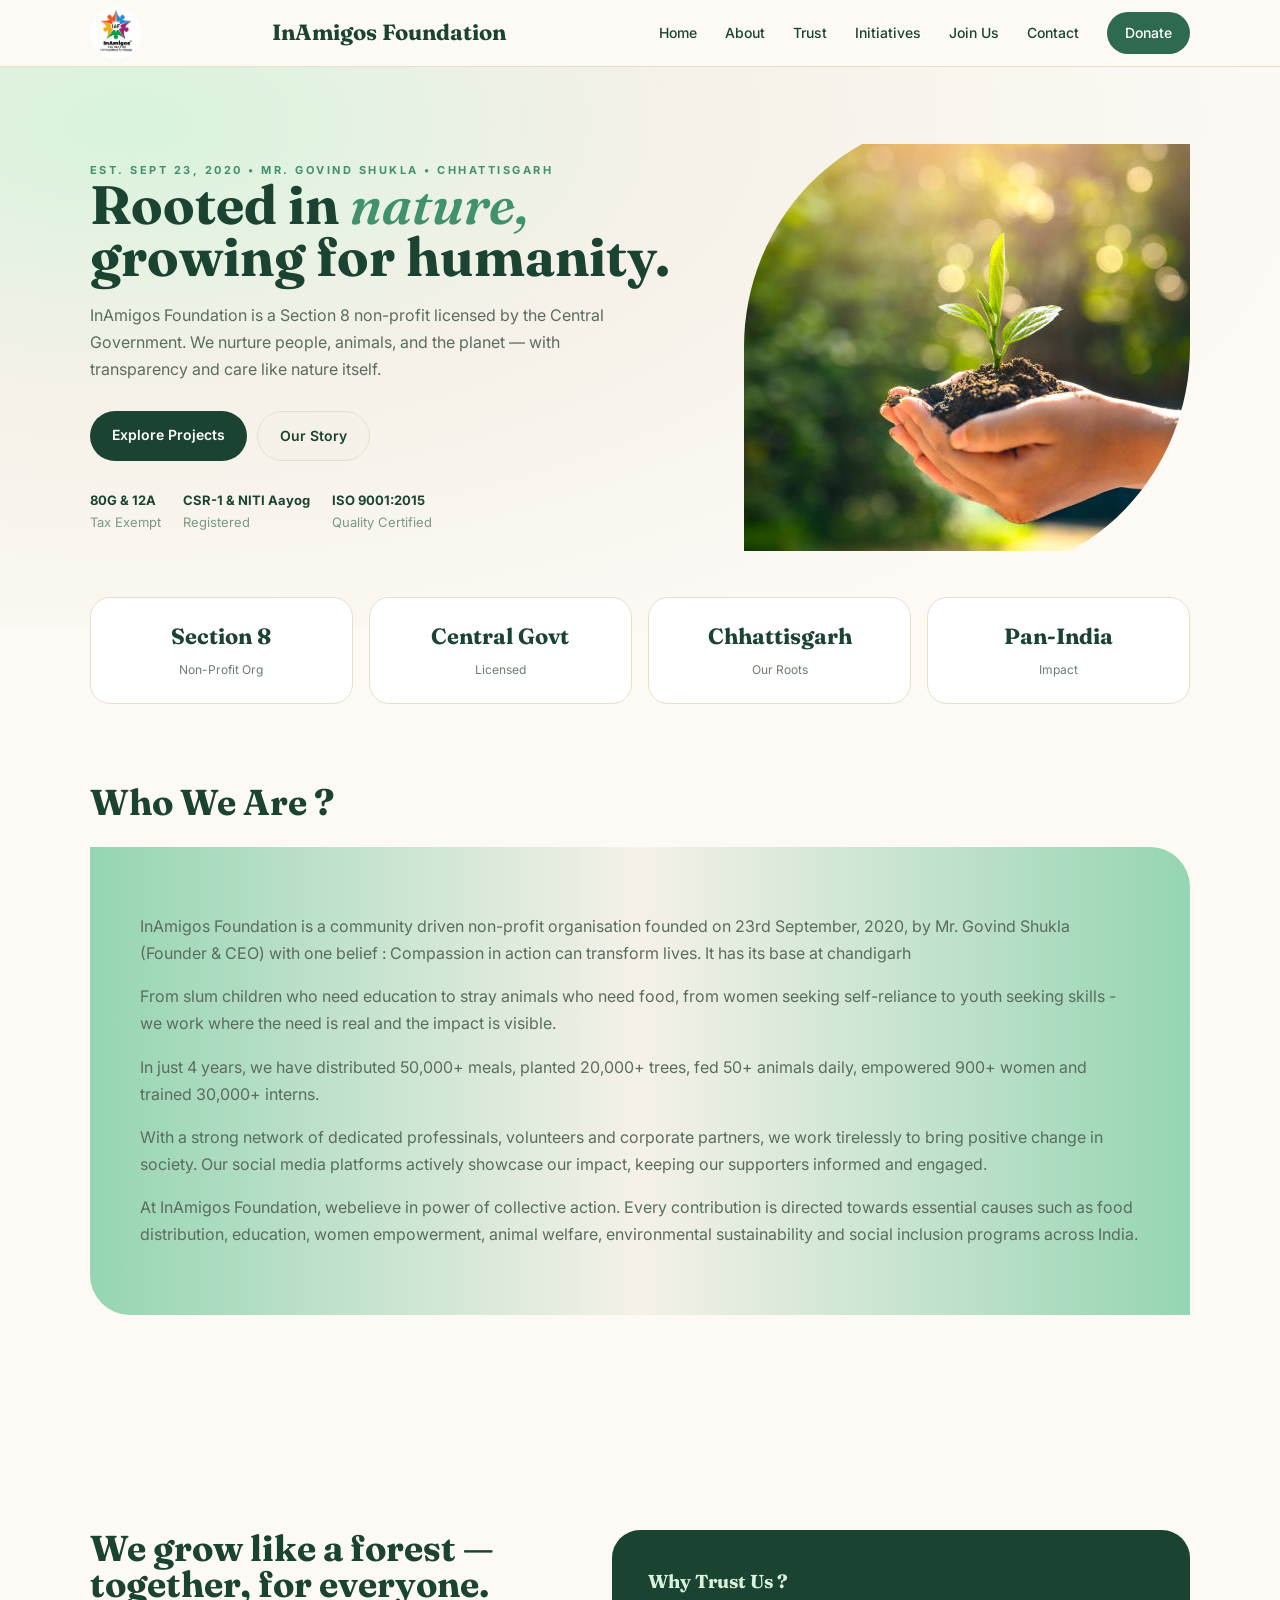
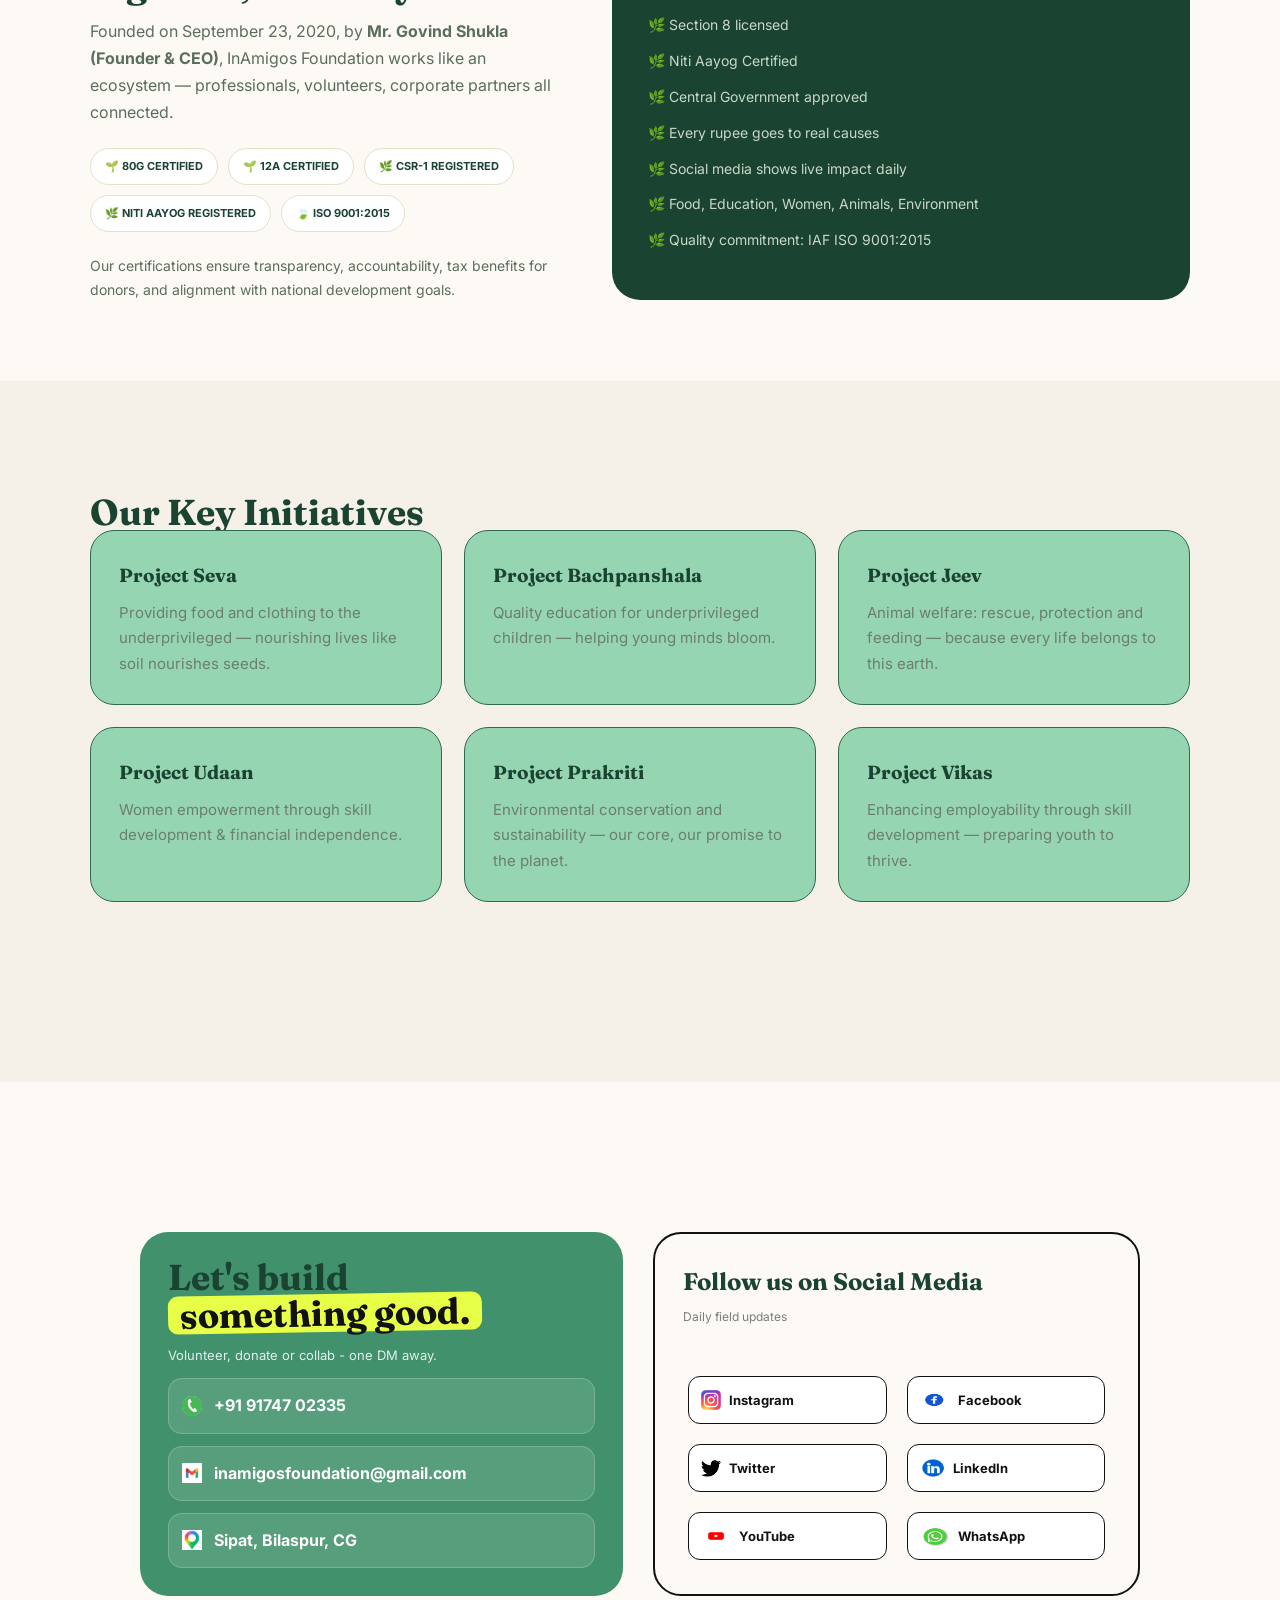
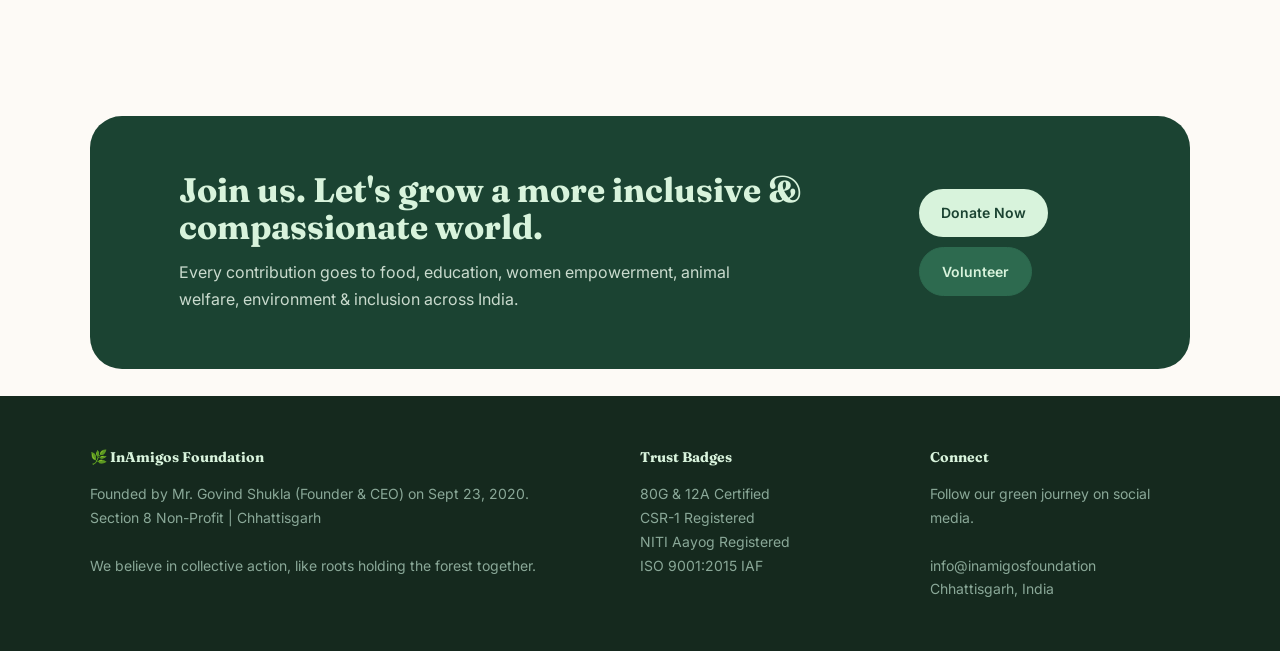
==== index.html @ b6dffda8 "Fix HTML encoding issues in index.html" ====
<!DOCTYPE html>
<html lang="en">
<head>
<meta charset="UTF-8">
<meta name="viewport" content="width=device-width, initial-scale=1.0">
<title>InAmigos Foundation</title>
<link href="https://fonts.googleapis.com/css2?family=Inter:wght@400;500;600&family=Fraunces:wght@600;700&display=swap" rel="stylesheet">
<link rel="stylesheet" href="style.css">
</head>
<body>
<!---------- HEADER ------------->
  
<header class="header">
<img src="images/logo.jpg" class="brand-logo">
<div class="logo">InAmigos Foundation</div>
<nav class="nav">
<a href="#home">Home</a>
<a href="#introduction">About</a>
<a href="#about">Trust</a>
<a href="#initiatives">Initiatives</a>
<a href="join-us.html">Join Us</a>
<a href="#call">Contact</a>
<a href="donate.html" style="color: white; background-color: #2D6A4F;" class="btn btn-small">Donate</a>
</nav>
</header>
<!------------ HOME SECTION --------------->
  
<section id="home" class="hero">
<div class="hero-content">
<p class="eyebrow">EST. SEPT 23, 2020 • MR. GOVIND SHUKLA • CHHATTISGARH</p>
<h1 class="hero-title">Rooted in <i>nature,</i> growing for humanity.</h1>
<p class="hero-text">InAmigos Foundation is a Section 8 non-profit licensed by the Central Government. We nurture people, animals, and the planet — with transparency and care like nature itself.</p>
<div class="hero-buttons">
<a href="#initiatives" class="btn">Explore Projects</a>
<a href="#about" class="btn btn-light">Our Story</a>
</div>
<div class="hero-badges">
<div><b>80G & 12A</b><span>Tax Exempt</span></div>
<div><b>CSR-1 & NITI Aayog</b><span>Registered</span></div>
<div><b>ISO 9001:2015</b><span>Quality Certified</span></div>
</div>
</div>
<div class="hero-image">
  <img src="images/plant.jpg">
</div>
</section>
<!------------ STATS -------------->
<div class="stats">
<div class="stat-card"><b>Section 8</b><span>Non-Profit Org</span></div>
<div class="stat-card"><b>Central Govt</b><span>Licensed</span></div>
<div class="stat-card"><b>Chhattisgarh</b><span>Our Roots</span></div>
<div class="stat-card"><b>Pan-India</b><span>Impact</span></div>
</div>
<!-------------- ABOUT SECTION ------------->
  
<section class="section" id="introduction">
  <div class="intro">
    <h2 class="section-title">Who We Are ?</h2>
    <br>
    <div style="background-image: linear-gradient(to right, #95D5B2, #F5F1E8, #95D5B2 ); border-radius: 0px 40px 0px 40px; padding: 50px;">
    <p class="section-desc">InAmigos Foundation is a community driven non-profit organisation founded on 23rd September, 2020, by Mr. Govind Shukla (Founder & CEO) with one belief : Compassion in action can transform lives. It has its base at chandigarh</p>
    <p class="section-desc">From slum children who need education to stray animals who need food, from women seeking self-reliance to youth seeking skills - we work where the need is real and the impact is visible.</p>
    <p class="section-desc">In just 4 years, we have distributed 50,000+ meals, planted 20,000+ trees, fed 50+ animals daily, empowered 900+ women and trained 30,000+ interns.</p>
    <p class="section-desc">With a strong network of dedicated professinals, volunteers and corporate partners, we work tirelessly to bring positive change in society. Our social media platforms actively showcase our impact, keeping our supporters informed and engaged.</p>
    <p class="section-desc">At InAmigos Foundation, webelieve in power of collective action. Every contribution is directed towards essential causes such as food distribution, education, women empowerment, animal welfare, environmental sustainability and social inclusion programs across India.</p>
    <p class="section-desc"></p>
    </div>
  </div>
</section>

<!---------- TRUST SECTION ------------>

<section class="section" id="about">
<div style="margin-top: 5%;" class="about-grid">
<div>
<h2 class="section-title">We grow like a forest — together, for everyone.</h2>
<p class="section-desc">Founded on September 23, 2020, by <b>Mr. Govind Shukla (Founder & CEO)</b>, InAmigos Foundation works like an ecosystem — professionals, volunteers, corporate partners all connected.</p>
<div class="certs" id="certs">
<span class="cert">🌱 80G CERTIFIED</span>
<span class="cert">🌱 12A CERTIFIED</span>
<span class="cert">🌿 CSR-1 REGISTERED</span>
<span class="cert">🌿 NITI AAYOG REGISTERED</span>
<span class="cert">🍃 ISO 9001:2015</span>
</div>
<p class="small-text">Our certifications ensure transparency, accountability, tax benefits for donors, and alignment with national development goals.</p>
</div>
<div class="about-box">
<h3 class="about-box-title">Why Trust Us ?</h3>
<ul class="about-list">
<li>🌿 Section 8 licensed</li>
<li>🌿 Niti Aayog Certified</li>
<li>🌿 Central Government approved</li>
<li>🌿 Every rupee goes to real causes</li>
<li>🌿 Social media shows live impact daily</li>
<li>🌿 Food, Education, Women, Animals, Environment</li>
<li>🌿 Quality commitment: IAF ISO 9001:2015</li>
</ul>
</div>
</div>
</section>
<!--------------- INITIATIVES ----------------->
  
<section class="section section-earth" id="initiatives">
  <div style="margin-top: 3%;">
<h2 class="section-title">Our Key Initiatives</h2>
<div class="initiatives">
<div class="init-card">
  <h3>Project Seva</h3>
  <p>Providing food and clothing to the underprivileged — nourishing lives like soil nourishes seeds.</p>
</div>

<div class="init-card"><h3>Project Bachpanshala</h3><p>Quality education for underprivileged children — helping young minds bloom.</p></div>

<div class="init-card"><h3>Project Jeev</h3><p>Animal welfare: rescue, protection and feeding — because every life belongs to this earth.</p></div>

<div class="init-card"><h3>Project Udaan</h3><p>Women empowerment through skill development & financial independence.</p></div>

<div class="init-card"><h3>Project Prakriti</h3><p>Environmental conservation and sustainability — our core, our promise to the planet.</p></div>

<div class="init-card"><h3>Project Vikas</h3><p>Enhancing employability through skill development — preparing youth to thrive.</p></div>
</div>
</div>
</section>
<!------------- CONTACT SECTION --------------->
  
<section id="call">
<div class="v-wrap" style="display: flex; flex-direction: row; padding: 50px;padding-top: 150px; padding-bottom: 120px; ">
  <!-- LEFT BOX -->
  <div class="v-left" style="margin-right: 1vw;">
    <h2>Let's build<br><span>something good.</span></h2>
    <p style="opacity:.85;font-size:13px;margin:12px 0">Volunteer, donate or collab - one DM away.</p>
    <a class="v-row" href="tel:+919174702335"><img src="images/contact.logo.jpg" style="height: 20px;width: 20px; border-radius: 50%;"><b>+91 91747 02335</b></a>
    <a class="v-row" href="mailto:inamigosfoundation@gmail.com"><img src="images/gmail-logo.jpg" style="height: 20px;width: 20px;"><b>inamigosfoundation@gmail.com</b></a>
    <a class="v-row" href="https://maps.app.goo.gl/4zmi88WQjr12QtbPA" target="_blank"><img src="images/map-logo.webp" style="height: 20px;width: 20px; background-color: white;"><b>Sipat, Bilaspur, CG</b></a>
  </div>
  <!-- RIGHT BOX -->
  <div class="v-right">
    <h3 style="font-family:'Fraunces',serif;font-size:24px; text-shadow: 1px solid black;">Follow us on Social Media</h3>
    <p style="font-size:12px;opacity:.6;margin-top:4px">Daily field updates</p>
    <div class="v-grid" style="padding-top: 30px;">
      <a class="s" href="https://instagram.com/inamigosfoundation" target="_blank"><img src="images/insta-logo.webp" style="height: 20px; width: 20px;">Instagram</a>
      <a class="s" href="https://facebook.com/inamigosfoundation" target="_blank"><img src="images/facebook-logo.avif" style="height: 20px; width: 30px;">Facebook</a>
      <a class="s" href="https://twitter.com/inamigos_org" target="_blank"><img src="images/twitter.logo.jpg" style="height: 20px; width: 20px;">Twitter</a>
      <a class="s" href="https://linkedin.com/company/inamigos-foundation" target="_blank"><img src="images/linkedin-logo.avif" style="height: 20px; width: 25px;">LinkedIn</a>
      <a class="s" href="https://youtube.com/@inamigosfoundation" target="_blank"><img src="images/yt-logo.webp" style="height: 20px; width: 30px;">YouTube</a>
      <a class="s" href="https://wa.me/919174702335" target="_blank"><img style="height: 20px; width: 30px;" src="images/whatsapp-logo.avif">WhatsApp</a>
    </div>
  </div>
</div>
</section>
<!--------- REMINDER SECTION ----------->
  
<div class="cta" id="contact">
<div class="cta-content">
<h2 class="cta-title">Join us. Let's grow a more inclusive & compassionate world.</h2>
<p class="cta-text">Every contribution goes to food, education, women empowerment, animal welfare, environment & inclusion across India.</p>
</div>
<div class="cta-buttons">
<a href="donate.html" class="btn btn-cream">Donate Now</a>
<a href="join-us.html" class="btn btn-outline">Volunteer</a>
</div>
</div>
<br>
<!------------- FOOTER SECTION ------------->
  
<footer class="footer">
<div>
<h4>🌿 InAmigos Foundation</h4>
<p>Founded by Mr. Govind Shukla (Founder & CEO) on Sept 23, 2020.<br>Section 8 Non-Profit | Chhattisgarh<br><br>We believe in collective action, like roots holding the forest together.</p>
</div>
<div>
<h4>Trust Badges</h4>
<p>80G & 12A Certified<br>CSR-1 Registered<br>NITI Aayog Registered<br>ISO 9001:2015 IAF</p>
</div>
<div>
<h4>Connect</h4>
<p>Follow our green journey on social media.<br><br>info@inamigosfoundation<br>Chhattisgarh, India</p>
</div>
</footer>
</body>
</html>
---- style.css ----
/* ========== COLOR THEME ========== */
:root {
  --forest: #1B4332;
  --leaf: #2D6A4F;
  --light-leaf: #95D5B2;
  --earth: #F5F1E8;
  --sand: #E8DFC8;
  --moss: #40916C;
  --cream: #FDFAF6;
  --text: #2B2B2B;
}

/* ========== BASIC RESET ========== */
* {
  margin: 0;
  padding: 0;
  box-sizing: border-box;
}

body {
  font-family: 'Inter', sans-serif;
  color: var(--text);
  background: var(--cream);
  line-height: 1.7;
}

h1, h2, h3 {
  font-family: 'Fraunces', serif;
  color: var(--forest);
}

a {
  text-decoration: none;
}

/* ========== HEADER ========== */
.header {
  position: sticky;
  top: 0;
  z-index: 20;
  background: rgba(253, 250, 246, 1);
  backdrop-filter: blur(12px);
  border-bottom: 1px solid var(--sand);
  display: flex;
  justify-content: space-between;
  align-items: center;
  padding: 7px 7%;
}

.brand-logo {
  width: 52px;
  height: 52px;
  object-fit: cover;
  border-radius: 50%;
  background: white;
  border: 1px solid var(--border);
}

.logo {
  font-family: 'Fraunces';
  font-weight: 700;
  font-size: 22px;
  color: var(--forest);
}

.nav a {
  margin-left: 24px;
  color: var(--forest);
  font-size: 14px;
  font-weight: 500;
}

/* ========== BUTTONS ========== */
.btn {
  background: var(--forest);
  color: #fff;
  padding: 12px 22px;
  border-radius: 100px;
  display: inline-block;
  font-weight: 600;
  font-size: 14px;
  border: none;
  cursor: pointer;
}

.btn:hover {
  background: #2D6A4F;
}

.btn-cream:hover {
  background: white;
}

.btn-outline:hover {
  background: #40916C;
}

.btn-small {
  padding: 9px 18px;
}

.btn-light {
  background: var(--earth);
  color: var(--forest);
  border: 1px solid var(--sand);
}

.btn-cream {
  background: #D8F3DC;
  color: #1B4332;
}

.btn-outline {
  background: #2D6A4F;
  border: 1px solid #2D6A4F;
  color: #D8F3DC;
}

/* ========== HERO SECTION ========== */
.hero {
  display: grid;
  grid-template-columns: 1.15fr .85fr;
  gap: 50px;
  align-items: center;
  padding: 50px 7%;
  background: radial-gradient(1200px 600px at 10% 10%, #D8F3DC 0%, var(--earth) 45%, var(--cream) 100%);
}

.eyebrow {
  letter-spacing: 2.5px;
  font-size: 11px;
  font-weight: 700;
  color: var(--moss);
}

.hero-title {
  font-size: 54px;
  line-height: .95;
}

.hero-title i {
  font-style: italic;
  color: var(--moss);
  font-weight: 600;
}

.hero-text {
  margin: 20px 0 28px;
  color: #5a6d5e;
  max-width: 560px;
  font-size: 16px;
}

.hero-buttons {
  display: flex;
  gap: 10px;
}

.hero-badges {
  display: flex;
  gap: 22px;
  margin-top: 28px;
  font-size: 13px;
}

.hero-badges b {
  color: var(--forest);
  display: block;
}

.hero-badges span {
  color: #7a9a7e;
}

.hero-image {
  border-radius: 50% 0% 50% 0%;
  object-fit: cover;
  height: 460px;
  display: flex;
  flex-direction: column;
  align-items: center;
  justify-content: center;
  color: #D8F3DC;
  position: relative;
  overflow: hidden;
}

.hero-icon {
  font-size: 90px;
  z-index: 1;
}

.hero-label {
  z-index: 1;
  margin-top: 12px;
  font-size: 14px;
  letter-spacing: 1px;
  opacity: .8;
}

/* ========== STATS ========== */
.stats {
  display: grid;
  grid-template-columns: repeat(4, 1fr);
  gap: 16px;
  padding: 0 7%;
  margin-top: -30px;
}

.stat-card {
  background: #fff;
  border: 1px solid var(--sand);
  border-radius: 20px;
  padding: 20px;
  text-align: center;
}

.stat-card b {
  font-family: 'Fraunces';
  font-size: 22px;
  color: var(--forest);
  display: block;
}

.stat-card span {
  font-size: 12px;
  color: #6b7f6e;
}

/* ========== SECTIONS ========== */
.section {
  padding: 80px 7%;
}

.section-earth {
  background: var(--earth);
}

.section-title {
  font-size: 36px;
  line-height: 1;
}

.section-desc {
  color: #5a6d5e;
  margin: 16px 0;
}

.section-sub {
  color: #5a6d5e;
  margin: 8px 0 36px;
  max-width: 680px;
}

.small-text {
  font-size: 14px;
  color: #5a6d5e;
}

.certs {
  display: flex;
  flex-wrap: wrap;
  gap: 10px;
  margin: 22px 0;
}

.cert {
  background: #fff;
  border: 1px solid var(--sand);
  color: var(--forest);
  padding: 8px 14px;
  border-radius: 100px;
  font-size: 11px;
  font-weight: 700;
}

/* ========== ABOUT ========== */
.about-grid {
  display: grid;
  grid-template-columns: .9fr 1.1fr;
  gap: 50px;
  align-items: start;
}

.about-box {
  background: var(--forest);
  color: #E8F5E9;
  border-radius: 28px;
  padding: 36px;
}

.about-box-title {
  color: #D8F3DC;
  margin-bottom: 16px;
}

.about-list li {
  margin: 12px 0;
  font-size: 14px;
  color: #c8d9c5;
  list-style: none;
}

/* ========== INITIATIVES ========== */
.initiatives {
  margin-bottom: 100px;
  display: grid;
  grid-template-columns: repeat(3, 1fr);
  gap: 22px;
}

.init-card {
  border: 1px solid #2D6A4F;
  border-radius: 24px;
  padding: 28px;
  background: #95D5B2;
  transition: .25s;
}

.init-card:hover {
  transform: translateY(-6px);
  box-shadow: 0 18px 40px rgba(27, 67, 50, .1);
}

.init-card .icon {
  width: 56px;
  height: 56px;
  border-radius: 16px;
  display: flex;
  align-items: center;
  justify-content: center;
  font-size: 26px;
  margin-bottom: 18px;
  border: 1px solid var(--sand);
}

.init-card h3 {
  margin-bottom: 8px;
  font-size: 19px;
}

.init-card p {
  font-size: 15px;
  color: #6b7f6e;
}

/* ========== CTA ========== */
.cta {
  background: var(--forest);
  color: #E8F5E9;
  border-radius: 32px;
  padding: 56px 7%;
  display: flex;
  justify-content: space-between;
  align-items: center;
  gap: 24px;
  margin: 0 7%;
}

.cta-title {
  font-size: 34px;
  line-height: 1.1;
  color: #D8F3DC;
}

.cta-text {
  opacity: .85;
  margin-top: 12px;
  max-width: 600px;
}

.cta-buttons {
  display: flex;
  gap: 10px;
  flex-wrap: wrap;
}
/* ========== CONTACT PAGE ========== */

.v-wrap {
  max-width: 1100px;
  margin: 0 auto;
  display: flex;
  flex-direction: row;
  gap: 18px;
  align-items: stretch;
}

.v-left {
  flex: 1;
  background-color: var(--moss);
  object-fit: cover;
  color: white;
  border-radius: 28px;
  padding: 28px;
}

.v-left h2 {
  font-family: 'Fraunces', serif;
  font-size: 36px;
  line-height: .95;
}

.v-left h2 span {
  background: #E8FF47;
  color: #121212;
  padding: 2px 12px;
  border-radius: 10px;
  display: inline-block;
  transform: rotate(-1deg);
}

.v-row {
  display: flex;
  gap: 12px;
  align-items: center;
  background: rgba(255, 255, 255, .12);
  border: 1px solid rgba(255, 255, 255, .2);
  border-radius: 14px;
  padding: 13px;
  margin-top: 12px;
  text-decoration: none;
  color: white;
  transition: .2s;
}

.v-row:hover {
  background: white;
  color: #121212;
}

.v-ic {
  width: 38px;
  height: 38px;
  background: white;
  color: #7C3AED;
  border-radius: 9px;
  display: grid;
  place-items: center;
  font-weight: 800;
}

.v-right {
  flex: 1;
  background-image: url('golden-background.avif');
  border: 2px solid #121212;
  border-radius: 28px;
  padding: 28px;
}

.v-grid {
  display: grid;
  grid-template-columns: 1fr 1fr;
  gap: 10px;
  margin-top: 14px;
}

.s {
  border: 1.5px solid #121212;
  border-radius: 12px;
  padding: 12px;
  margin: 5px;
  display: flex;
  align-items: center;
  gap: 8px;
  text-decoration: none;
  color: #121212;
  background: white;
  font-weight: 700;
  font-size: 13px;
  transition: .2s;
}

.s:hover {
  background: #121212;
  color: white;
  transform: translateY(-2px);
}

/* ========== FOOTER ========== */
.footer {
  background: #15291E;
  color: #8aa898;
  padding: 50px 7%;
  display: grid;
  grid-template-columns: 2fr 1fr 1fr;
  gap: 30px;
  font-size: 14px;
}

.footer h4 {
  color: #D8F3DC;
  margin-bottom: 12px;
  font-family: 'Fraunces';
}


@media (max-width: 800px) {
  .v-wrap {
    flex-direction: column;}
}
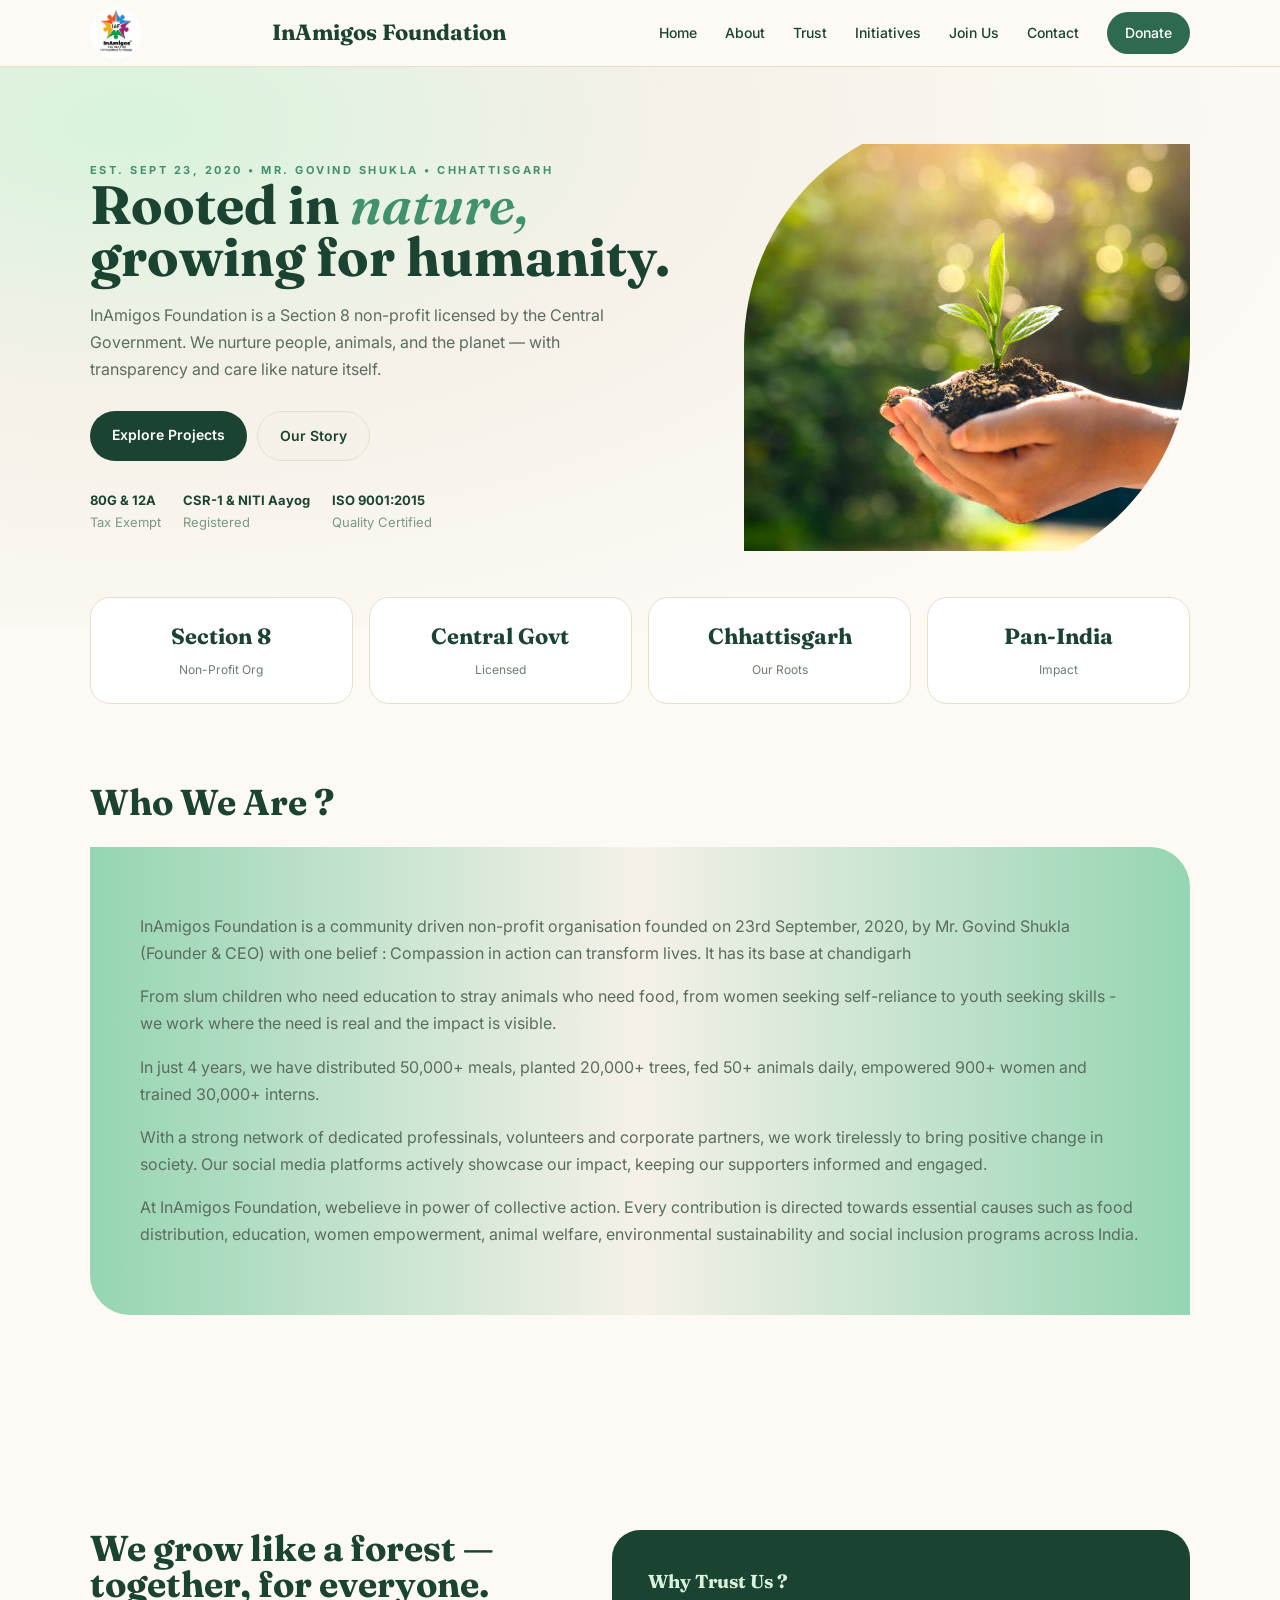
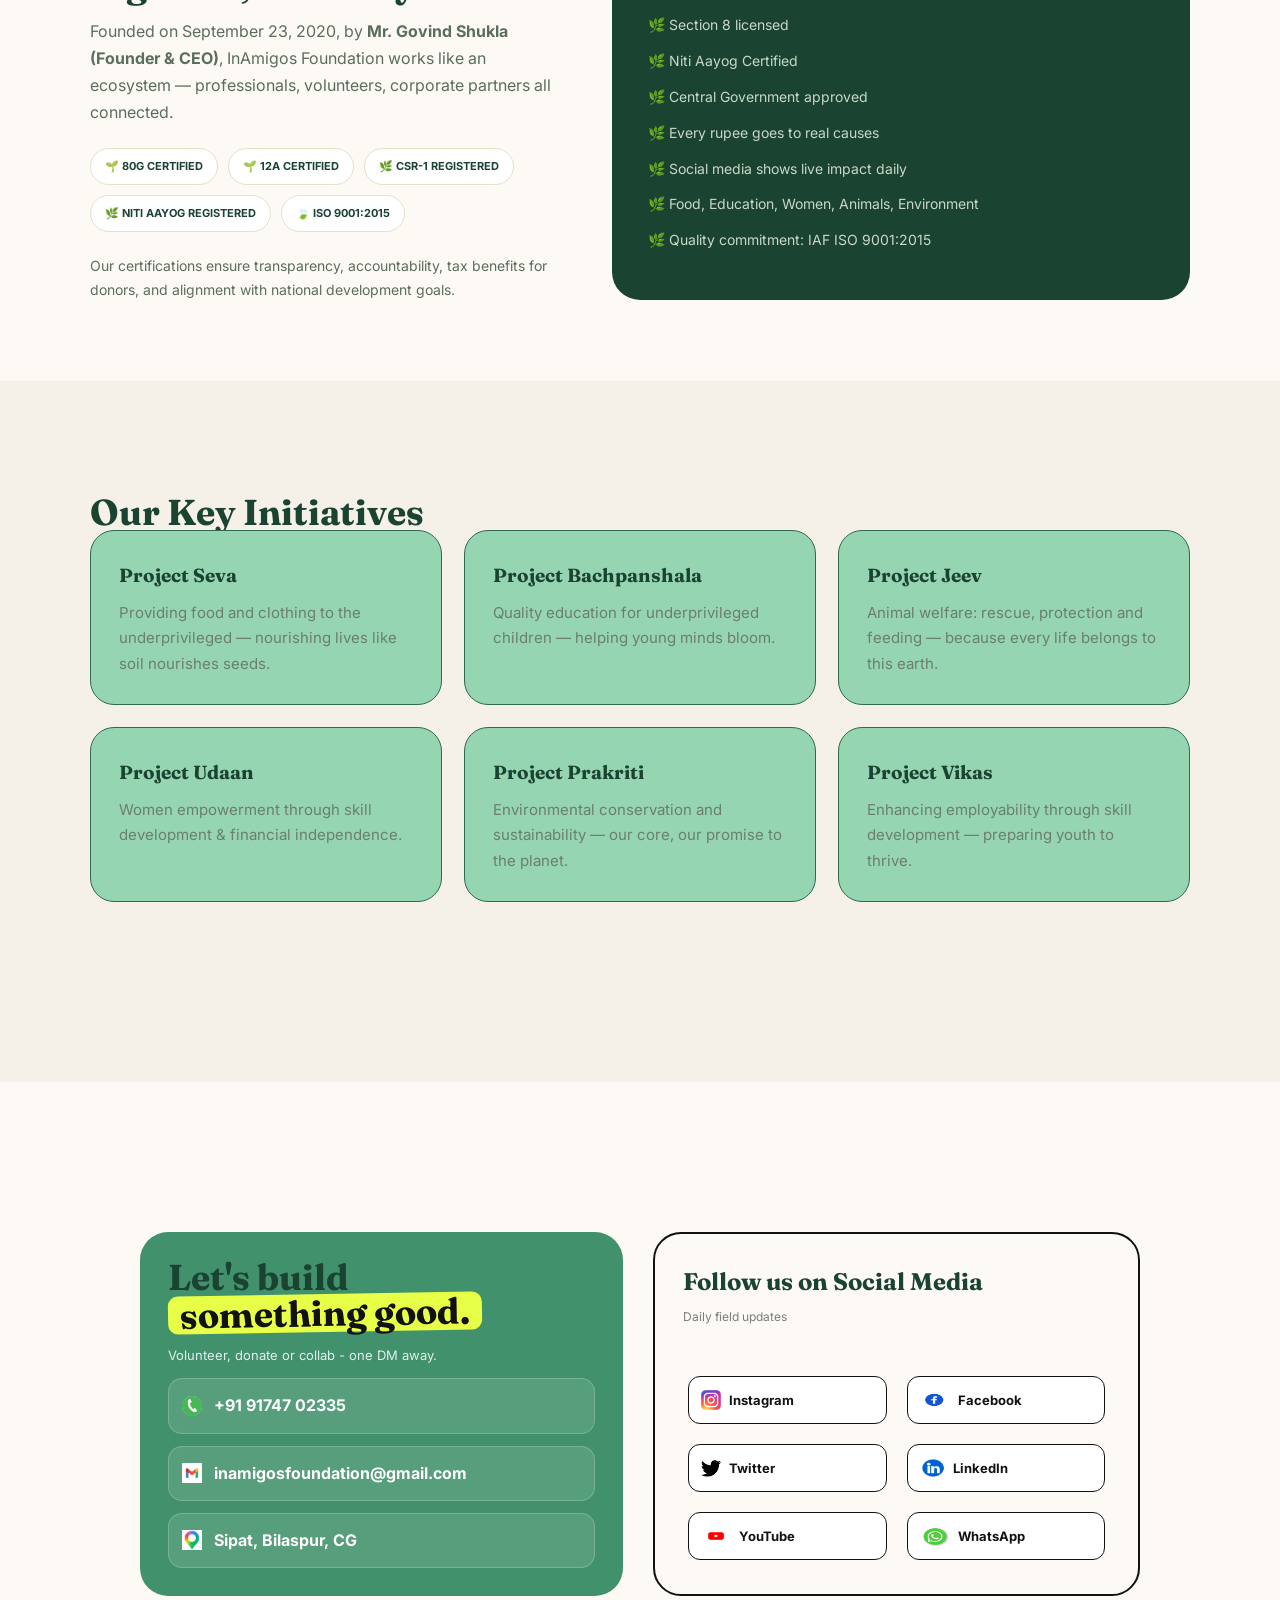
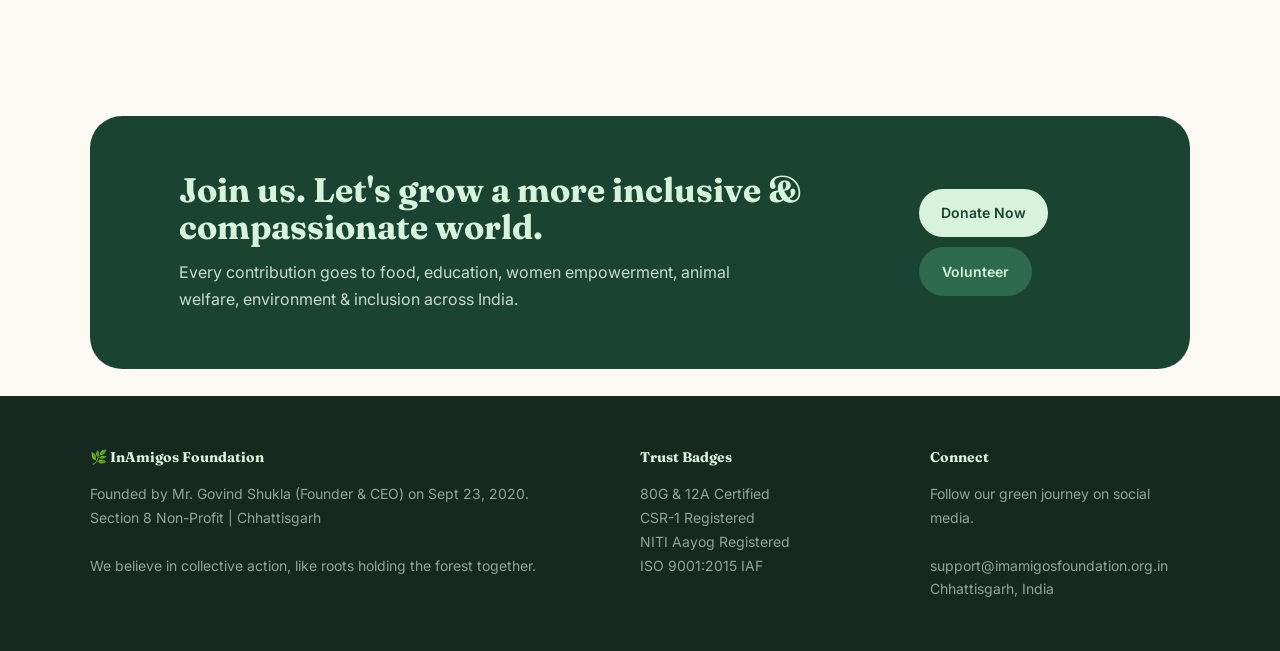
==== commit 4712ec8c: "Fix HTML encoding issues in index.html" ====
--- a/index.html
+++ b/index.html
@@ -18,9 +18,9 @@
 <a href="#introduction">About</a>
 <a href="#about">Trust</a>
 <a href="#initiatives">Initiatives</a>
-<a href="join-us.html">Join Us</a>
+<a href="join-us.html" target="_blank">Join Us</a>
 <a href="#call">Contact</a>
-<a href="donate.html" style="color: white; background-color: #2D6A4F;" class="btn btn-small">Donate</a>
+<a href="donate.html"  target="_blank" style="color: white; background-color: #2D6A4F;" class="btn btn-small">Donate</a>
 </nav>
 </header>
 <!------------ HOME SECTION --------------->
@@ -129,8 +129,8 @@
   <div class="v-left" style="margin-right: 1vw;">
     <h2>Let's build<br><span>something good.</span></h2>
     <p style="opacity:.85;font-size:13px;margin:12px 0">Volunteer, donate or collab - one DM away.</p>
-    <a class="v-row" href="tel:+919174702335"><img src="images/contact.logo.jpg" style="height: 20px;width: 20px; border-radius: 50%;"><b>+91 91747 02335</b></a>
-    <a class="v-row" href="mailto:inamigosfoundation@gmail.com"><img src="images/gmail-logo.jpg" style="height: 20px;width: 20px;"><b>inamigosfoundation@gmail.com</b></a>
+    <a class="v-row" href="tel:+919174702335" target="_blank"><img src="images/contact.logo.jpg" style="height: 20px;width: 20px; border-radius: 50%;"><b>+91 91747 02335</b></a>
+    <a class="v-row" href="mailto:inamigosfoundation@gmail.com" target="_blank"><img src="images/gmail-logo.jpg" style="height: 20px;width: 20px;"><b>inamigosfoundation@gmail.com</b></a>
     <a class="v-row" href="https://maps.app.goo.gl/4zmi88WQjr12QtbPA" target="_blank"><img src="images/map-logo.webp" style="height: 20px;width: 20px; background-color: white;"><b>Sipat, Bilaspur, CG</b></a>
   </div>
   <!-- RIGHT BOX -->
@@ -156,8 +156,8 @@
 <p class="cta-text">Every contribution goes to food, education, women empowerment, animal welfare, environment & inclusion across India.</p>
 </div>
 <div class="cta-buttons">
-<a href="donate.html" class="btn btn-cream">Donate Now</a>
-<a href="join-us.html" class="btn btn-outline">Volunteer</a>
+<a href="donate.html" target="_blank" class="btn btn-cream">Donate Now</a>
+<a href="join-us.html" target="_blank" class="btn btn-outline">Volunteer</a>
 </div>
 </div>
 <br>
@@ -174,7 +174,7 @@
 </div>
 <div>
 <h4>Connect</h4>
-<p>Follow our green journey on social media.<br><br>info@inamigosfoundation<br>Chhattisgarh, India</p>
+<p>Follow our green journey on social media.<br><br>support@imamigosfoundation.org.in<br>Chhattisgarh, India</p>
 </div>
 </footer>
 </body>
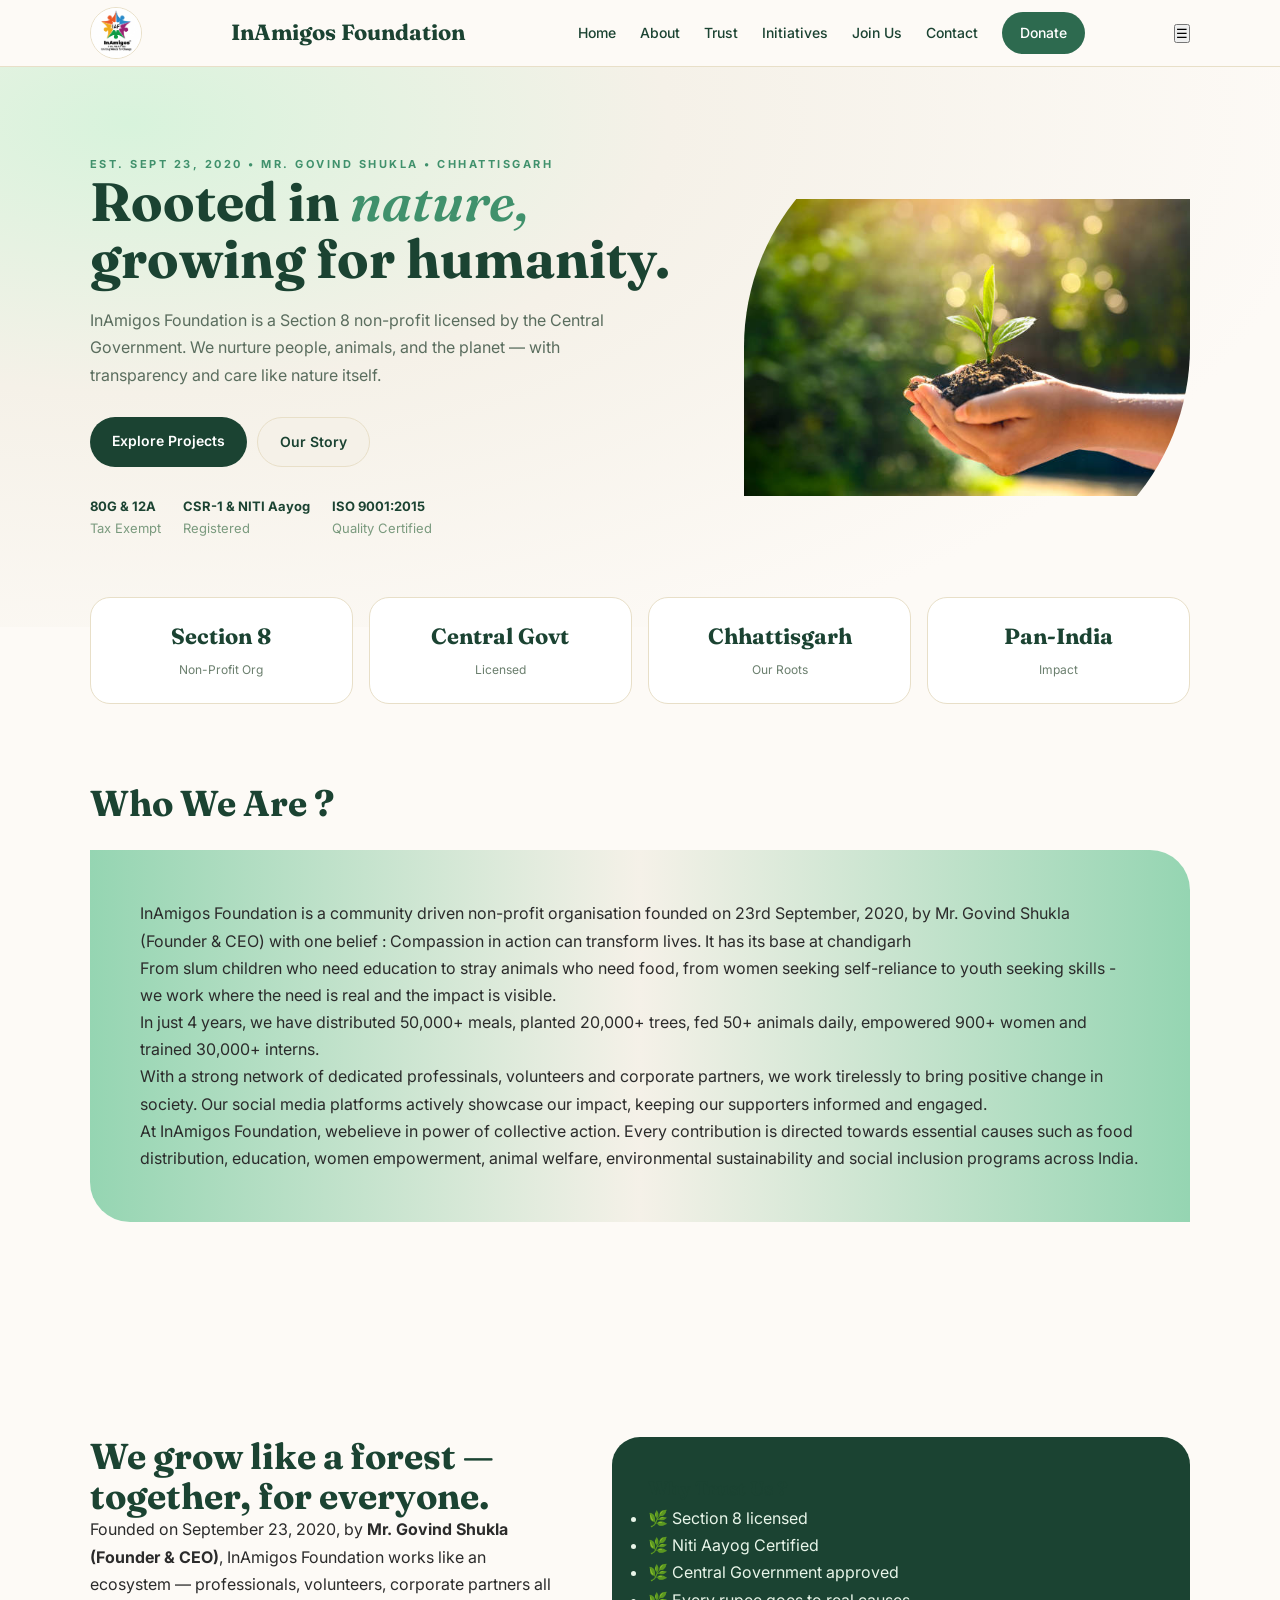
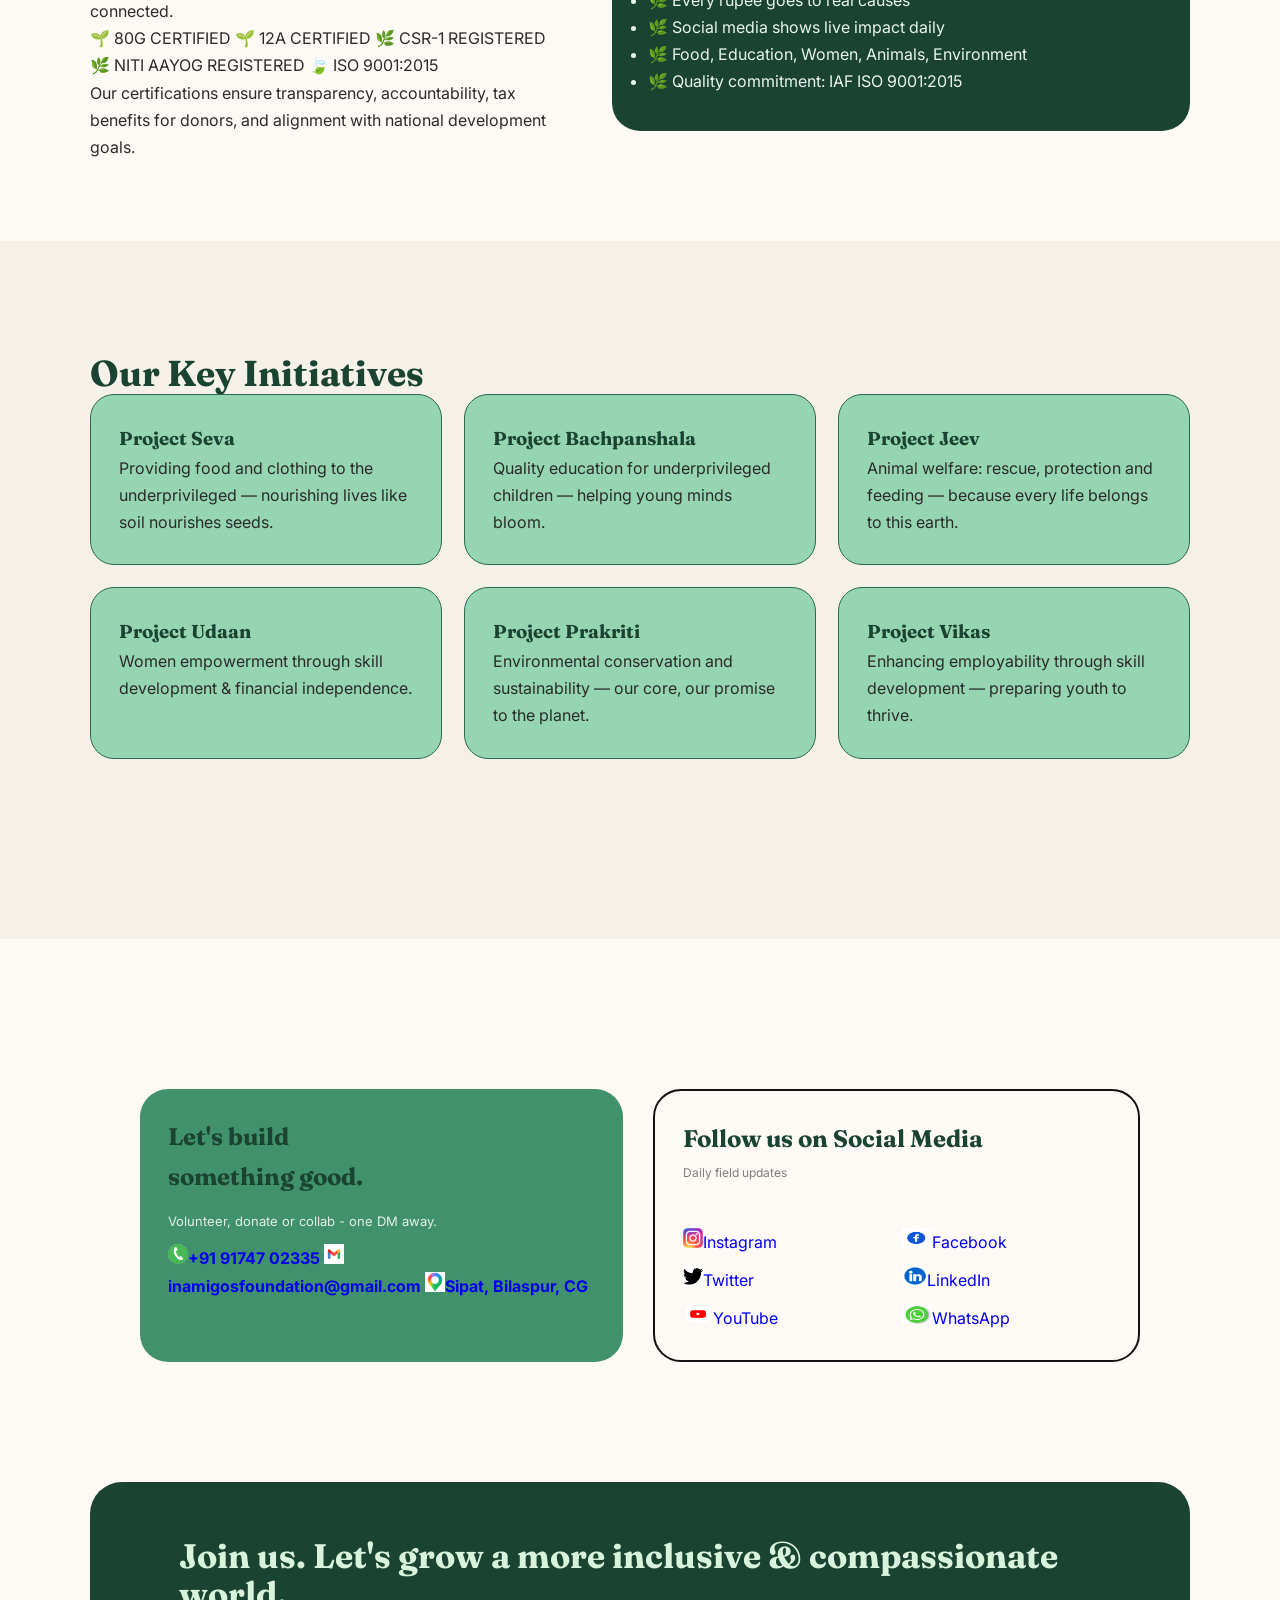
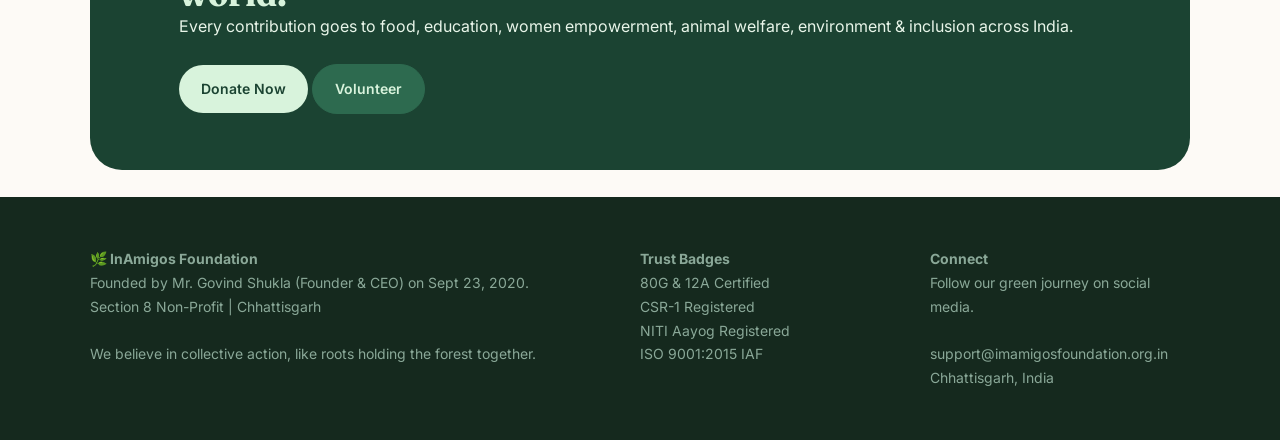
==== commit 983394c7: "Fix HTML encoding issues in index.html" ====
--- a/index.html
+++ b/index.html
@@ -13,7 +13,7 @@
 <header class="header">
 <img src="images/logo.jpg" class="brand-logo">
 <div class="logo">InAmigos Foundation</div>
-<nav class="nav">
+<nav class="nav" id="navMenu">
 <a href="#home">Home</a>
 <a href="#introduction">About</a>
 <a href="#about">Trust</a>
@@ -22,6 +22,7 @@
 <a href="#call">Contact</a>
 <a href="donate.html"  target="_blank" style="color: white; background-color: #2D6A4F;" class="btn btn-small">Donate</a>
 </nav>
+<button class="menu-toggle' id="menuToggle">&#9776;</button>
 </header>
 <!------------ HOME SECTION --------------->
   
@@ -177,5 +178,6 @@
 <p>Follow our green journey on social media.<br><br>support@imamigosfoundation.org.in<br>Chhattisgarh, India</p>
 </div>
 </footer>
+<script src="script.js"></script>
 </body>
 </html>
--- a/style.css
+++ b/style.css
@@ -10,7 +10,6 @@
   --text: #2B2B2B;
 }
 
-/* ========== BASIC RESET ========== */
 * {
   margin: 0;
   padding: 0;
@@ -22,6 +21,12 @@
   color: var(--text);
   background: var(--cream);
   line-height: 1.7;
+  overflow-x: hidden;
+}
+
+img {
+  max-width: 100%;
+  height: auto;
 }
 
 h1, h2, h3 {
@@ -38,13 +43,14 @@
   position: sticky;
   top: 0;
   z-index: 20;
-  background: rgba(253, 250, 246, 1);
+  background: rgba(253, 250, 246, 0.95);
   backdrop-filter: blur(12px);
   border-bottom: 1px solid var(--sand);
   display: flex;
   justify-content: space-between;
   align-items: center;
   padding: 7px 7%;
+  flex-wrap: wrap;
 }
 
 .brand-logo {
@@ -53,7 +59,7 @@
   object-fit: cover;
   border-radius: 50%;
   background: white;
-  border: 1px solid var(--border);
+  border: 1px solid var(--sand);
 }
 
 .logo {
@@ -61,6 +67,15 @@
   font-weight: 700;
   font-size: 22px;
   color: var(--forest);
+  display: flex;
+  align-items: center;
+  gap: 10px;
+}
+
+.nav {
+  display: flex;
+  align-items: center;
+  flex-wrap: wrap;
 }
 
 .nav a {
@@ -70,7 +85,16 @@
   font-weight: 500;
 }
 
-/* ========== BUTTONS ========== */
+.menu-toggle {
+  display: none;
+  font-size: 28px;
+  background: none;
+  border: none;
+  cursor: pointer;
+  color: var(--forest);
+}
+
+/* =========== BUTTONS ============== */
 .btn {
   background: var(--forest);
   color: #fff;
@@ -87,27 +111,13 @@
   background: #2D6A4F;
 }
 
-.btn-cream:hover {
-  background: white;
-}
-
-.btn-outline:hover {
-  background: #40916C;
-}
-
-.btn-small {
-  padding: 9px 18px;
-}
-
-.btn-light {
-  background: var(--earth);
-  color: var(--forest);
-  border: 1px solid var(--sand);
-}
-
 .btn-cream {
   background: #D8F3DC;
   color: #1B4332;
+}
+
+.btn-cream:hover {
+  background: white;
 }
 
 .btn-outline {
@@ -116,7 +126,21 @@
   color: #D8F3DC;
 }
 
-/* ========== HERO SECTION ========== */
+.btn-outline:hover {
+  background: #40916C;
+}
+
+.btn-light {
+  background: var(--earth);
+  color: var(--forest);
+  border: 1px solid var(--sand);
+}
+
+.btn-small {
+  padding: 9px 18px;
+}
+
+/* =========== HERO SECTION ============ */
 .hero {
   display: grid;
   grid-template-columns: 1.15fr .85fr;
@@ -134,8 +158,8 @@
 }
 
 .hero-title {
-  font-size: 54px;
-  line-height: .95;
+  font-size: clamp(32px, 5vw, 54px); /* FIX: was 54px fixed, now responsive */
+  line-height: 1.05; /* FIX: was .95 causing overlap */
 }
 
 .hero-title i {
@@ -154,6 +178,7 @@
 .hero-buttons {
   display: flex;
   gap: 10px;
+  flex-wrap: wrap;
 }
 
 .hero-badges {
@@ -161,6 +186,7 @@
   gap: 22px;
   margin-top: 28px;
   font-size: 13px;
+  flex-wrap: wrap;
 }
 
 .hero-badges b {
@@ -185,20 +211,7 @@
   overflow: hidden;
 }
 
-.hero-icon {
-  font-size: 90px;
-  z-index: 1;
-}
-
-.hero-label {
-  z-index: 1;
-  margin-top: 12px;
-  font-size: 14px;
-  letter-spacing: 1px;
-  opacity: .8;
-}
-
-/* ========== STATS ========== */
+/* ============ STATS, SECTIONS ============= */
 .stats {
   display: grid;
   grid-template-columns: repeat(4, 1fr);
@@ -227,7 +240,6 @@
   color: #6b7f6e;
 }
 
-/* ========== SECTIONS ========== */
 .section {
   padding: 80px 7%;
 }
@@ -237,44 +249,10 @@
 }
 
 .section-title {
-  font-size: 36px;
-  line-height: 1;
-}
-
-.section-desc {
-  color: #5a6d5e;
-  margin: 16px 0;
-}
-
-.section-sub {
-  color: #5a6d5e;
-  margin: 8px 0 36px;
-  max-width: 680px;
-}
-
-.small-text {
-  font-size: 14px;
-  color: #5a6d5e;
-}
-
-.certs {
-  display: flex;
-  flex-wrap: wrap;
-  gap: 10px;
-  margin: 22px 0;
-}
-
-.cert {
-  background: #fff;
-  border: 1px solid var(--sand);
-  color: var(--forest);
-  padding: 8px 14px;
-  border-radius: 100px;
-  font-size: 11px;
-  font-weight: 700;
-}
-
-/* ========== ABOUT ========== */
+  font-size: clamp(26px, 4vw, 36px);
+  line-height: 1.1;
+}
+
 .about-grid {
   display: grid;
   grid-template-columns: .9fr 1.1fr;
@@ -289,19 +267,6 @@
   padding: 36px;
 }
 
-.about-box-title {
-  color: #D8F3DC;
-  margin-bottom: 16px;
-}
-
-.about-list li {
-  margin: 12px 0;
-  font-size: 14px;
-  color: #c8d9c5;
-  list-style: none;
-}
-
-/* ========== INITIATIVES ========== */
 .initiatives {
   margin-bottom: 100px;
   display: grid;
@@ -322,29 +287,6 @@
   box-shadow: 0 18px 40px rgba(27, 67, 50, .1);
 }
 
-.init-card .icon {
-  width: 56px;
-  height: 56px;
-  border-radius: 16px;
-  display: flex;
-  align-items: center;
-  justify-content: center;
-  font-size: 26px;
-  margin-bottom: 18px;
-  border: 1px solid var(--sand);
-}
-
-.init-card h3 {
-  margin-bottom: 8px;
-  font-size: 19px;
-}
-
-.init-card p {
-  font-size: 15px;
-  color: #6b7f6e;
-}
-
-/* ========== CTA ========== */
 .cta {
   background: var(--forest);
   color: #E8F5E9;
@@ -355,27 +297,16 @@
   align-items: center;
   gap: 24px;
   margin: 0 7%;
+  flex-wrap: wrap;
 }
 
 .cta-title {
-  font-size: 34px;
+  font-size: clamp(24px, 3.5vw, 34px);
   line-height: 1.1;
   color: #D8F3DC;
 }
 
-.cta-text {
-  opacity: .85;
-  margin-top: 12px;
-  max-width: 600px;
-}
-
-.cta-buttons {
-  display: flex;
-  gap: 10px;
-  flex-wrap: wrap;
-}
-/* ========== CONTACT PAGE ========== */
-
+/* =============== CONTACT SECTION ============== */
 .v-wrap {
   max-width: 1100px;
   margin: 0 auto;
@@ -388,55 +319,9 @@
 .v-left {
   flex: 1;
   background-color: var(--moss);
-  object-fit: cover;
   color: white;
   border-radius: 28px;
   padding: 28px;
-}
-
-.v-left h2 {
-  font-family: 'Fraunces', serif;
-  font-size: 36px;
-  line-height: .95;
-}
-
-.v-left h2 span {
-  background: #E8FF47;
-  color: #121212;
-  padding: 2px 12px;
-  border-radius: 10px;
-  display: inline-block;
-  transform: rotate(-1deg);
-}
-
-.v-row {
-  display: flex;
-  gap: 12px;
-  align-items: center;
-  background: rgba(255, 255, 255, .12);
-  border: 1px solid rgba(255, 255, 255, .2);
-  border-radius: 14px;
-  padding: 13px;
-  margin-top: 12px;
-  text-decoration: none;
-  color: white;
-  transition: .2s;
-}
-
-.v-row:hover {
-  background: white;
-  color: #121212;
-}
-
-.v-ic {
-  width: 38px;
-  height: 38px;
-  background: white;
-  color: #7C3AED;
-  border-radius: 9px;
-  display: grid;
-  place-items: center;
-  font-weight: 800;
 }
 
 .v-right {
@@ -454,29 +339,7 @@
   margin-top: 14px;
 }
 
-.s {
-  border: 1.5px solid #121212;
-  border-radius: 12px;
-  padding: 12px;
-  margin: 5px;
-  display: flex;
-  align-items: center;
-  gap: 8px;
-  text-decoration: none;
-  color: #121212;
-  background: white;
-  font-weight: 700;
-  font-size: 13px;
-  transition: .2s;
-}
-
-.s:hover {
-  background: #121212;
-  color: white;
-  transform: translateY(-2px);
-}
-
-/* ========== FOOTER ========== */
+/* ============ FOOTER ================== */
 .footer {
   background: #15291E;
   color: #8aa898;
@@ -487,14 +350,75 @@
   font-size: 14px;
 }
 
-.footer h4 {
-  color: #D8F3DC;
-  margin-bottom: 12px;
-  font-family: 'Fraunces';
-}
-
-
-@media (max-width: 800px) {
+/* ========== RESPONSIVE FOR ALL DEVICES ========== */
+@media (max-width: 900px) {
+  .hero, .about-grid, .initiatives, .stats, .footer {
+    grid-template-columns: 1fr 1fr;
+  }
+
+  .hero {
+    grid-template-columns: 1fr;
+  }
+
+  .menu-toggle {
+    display: block;
+  }
+
+  .nav {
+    display: none;
+    width: 100%;
+    flex-direction: column;
+    align-items: flex-start;
+    padding: 16px 0;
+    gap: 12px;
+  }
+
+  .nav a {
+    margin-left: 0;
+  }
+
+  .nav.active {
+    display: flex;
+  }
+
   .v-wrap {
-    flex-direction: column;}
-}
+    flex-direction: column;
+  }
+
+  .cta {
+    margin: 0 5%;
+  }
+}
+
+@media (max-width: 600px) {
+  .header {
+    padding: 10px 5%;
+  }
+
+  .logo {
+    font-size: 18px;
+  }
+
+  .brand-logo {
+    width: 42px;
+    height: 42px;
+  }
+
+  .hero, .section, .footer {
+    padding-left: 16px;
+    padding-right: 16px;
+  }
+
+  .hero-image {
+    height: 280px;
+  }
+
+  .stats, .initiatives, .footer, .v-grid {
+    grid-template-columns: 1fr;
+  }
+
+  .stats {
+    margin-top: 20px;
+    padding: 0 16px;
+  }
+}
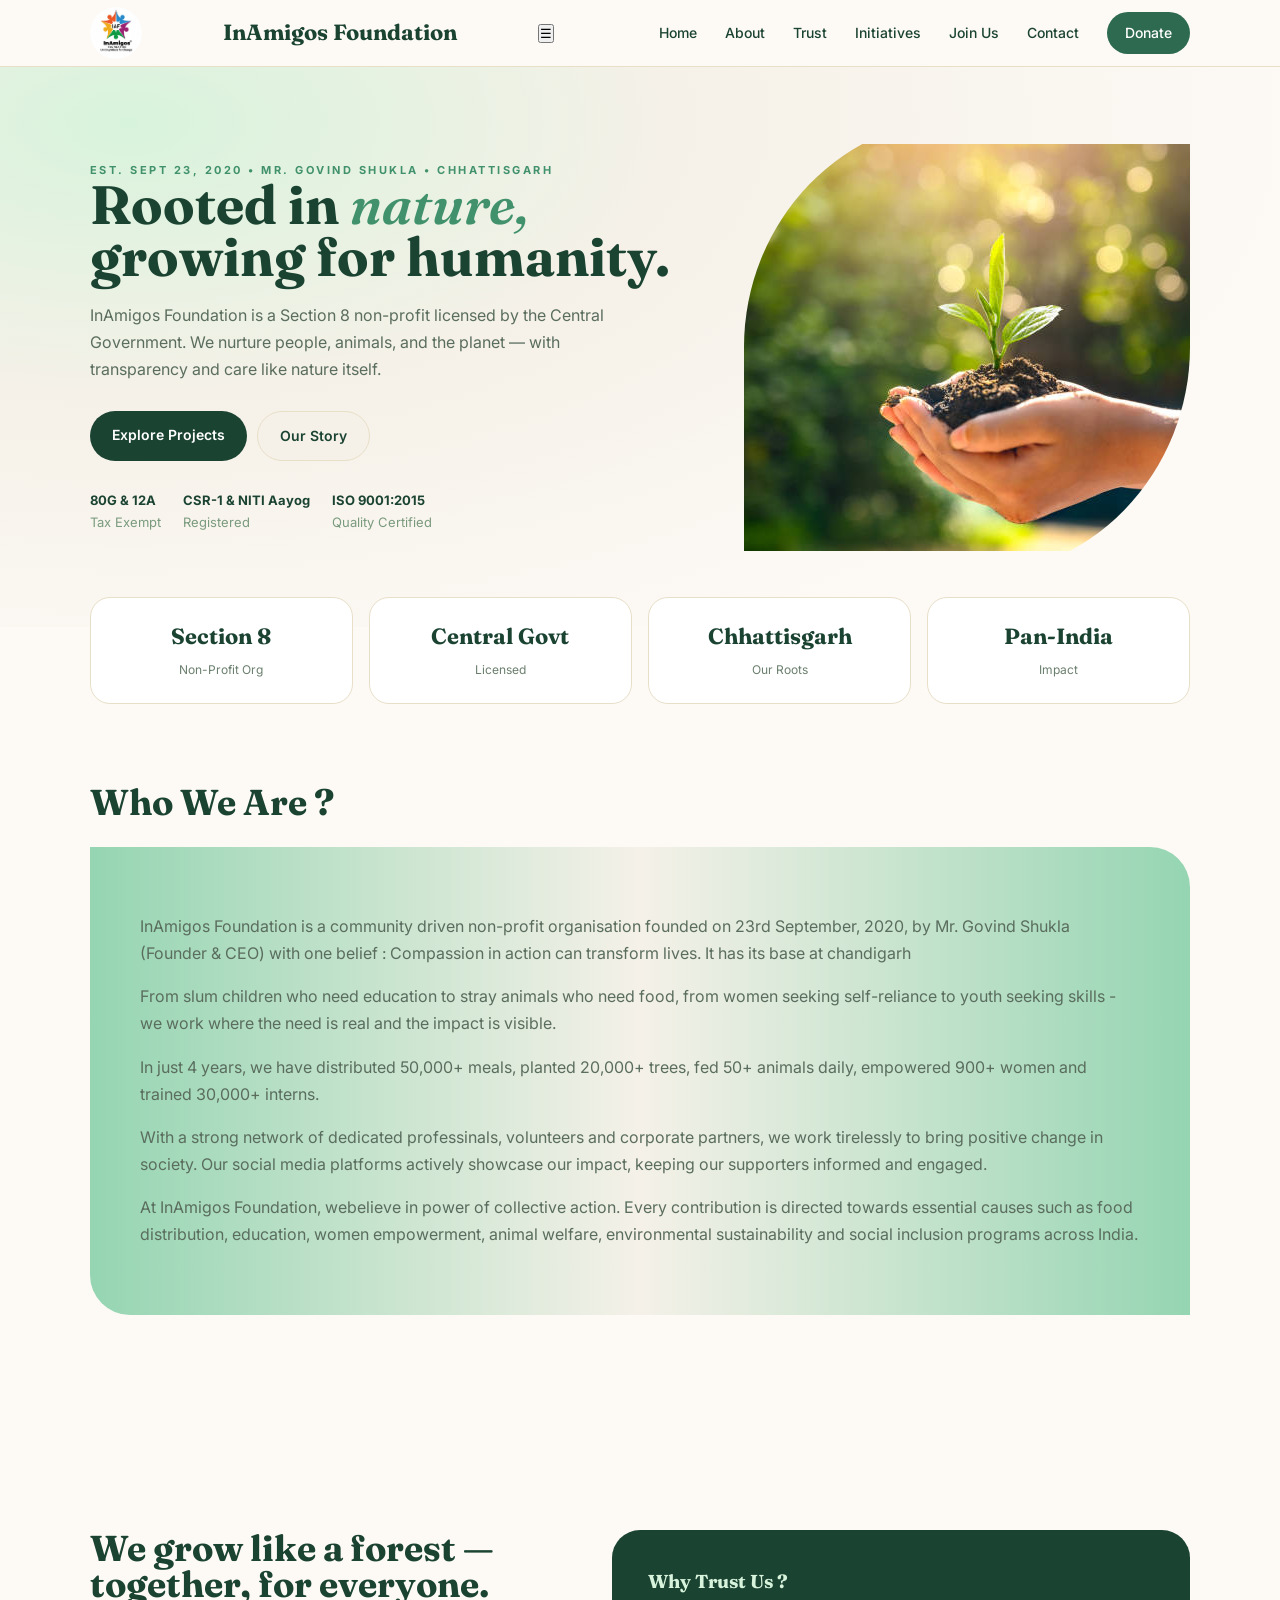
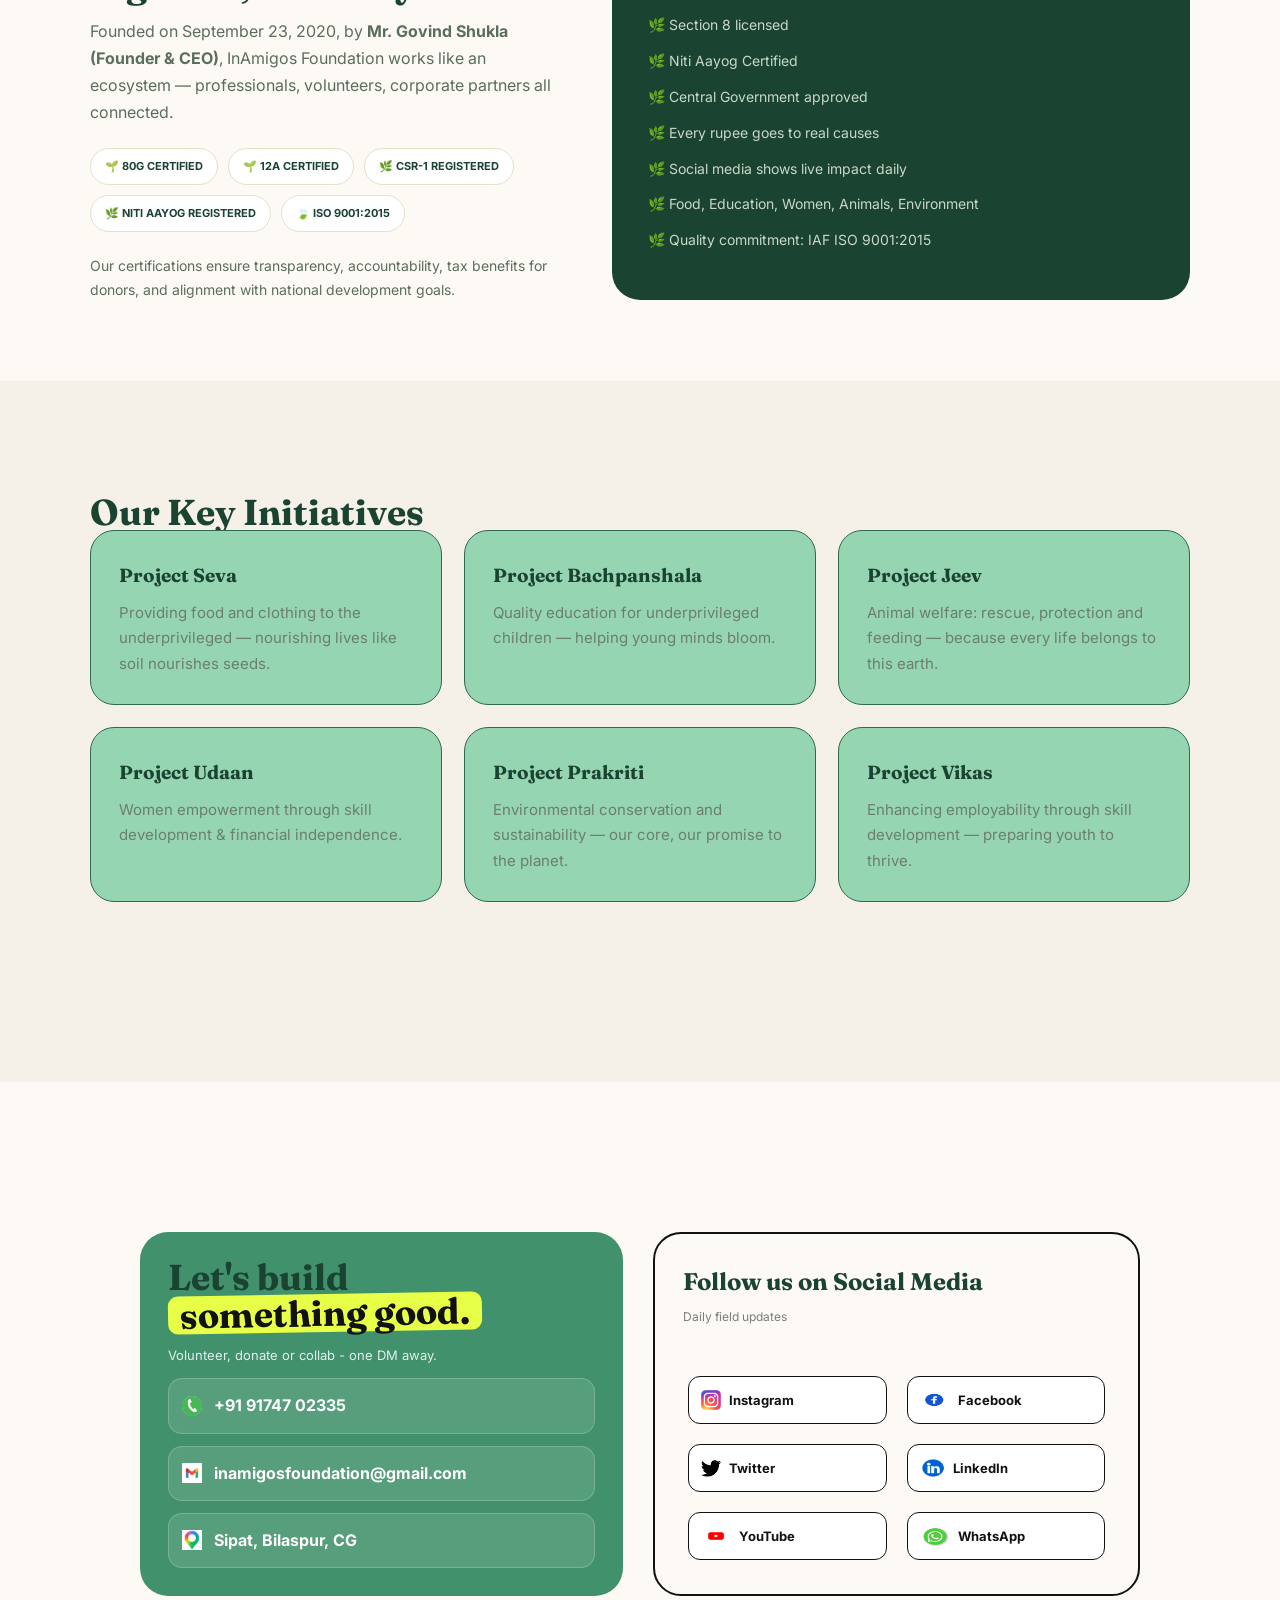
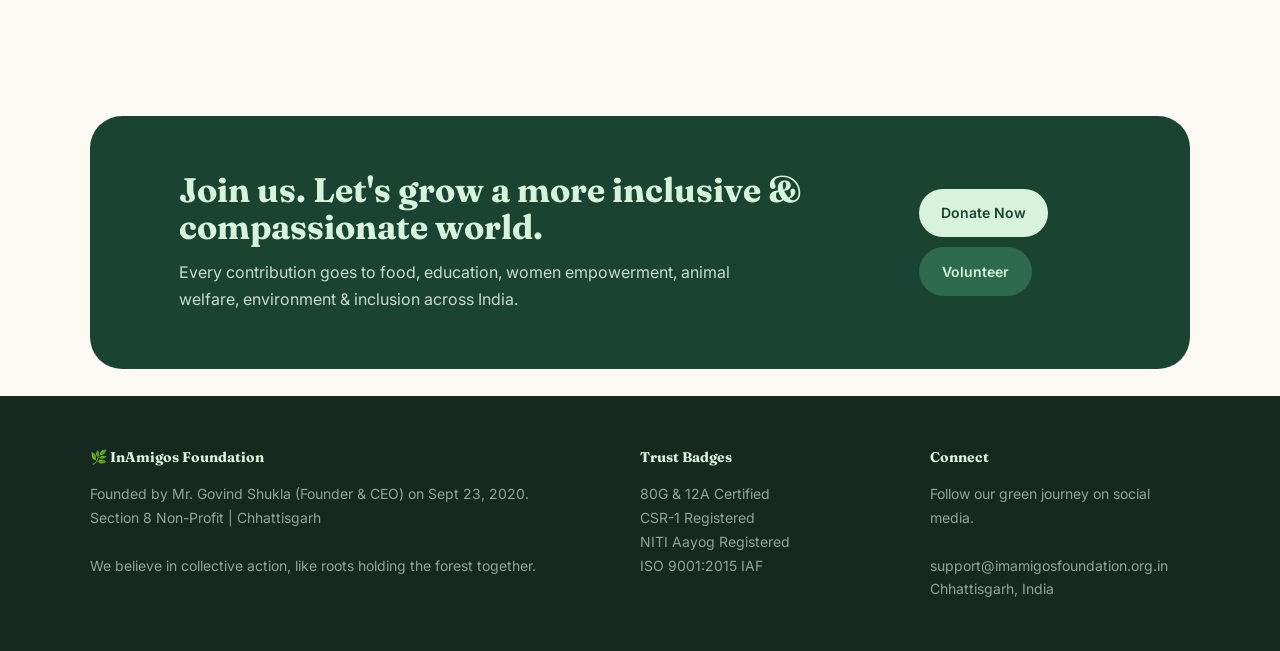
==== commit f1a82f4b: "Fix HTML formatting and entities in index.html Replaced HTML entities with actual characters and cor" ====
--- a/index.html
+++ b/index.html
@@ -13,6 +13,7 @@
 <header class="header">
 <img src="images/logo.jpg" class="brand-logo">
 <div class="logo">InAmigos Foundation</div>
+<button class="menu-toggle' id="menuToggle">&#9776;</button>
 <nav class="nav" id="navMenu">
 <a href="#home">Home</a>
 <a href="#introduction">About</a>
@@ -22,7 +23,6 @@
 <a href="#call">Contact</a>
 <a href="donate.html"  target="_blank" style="color: white; background-color: #2D6A4F;" class="btn btn-small">Donate</a>
 </nav>
-<button class="menu-toggle' id="menuToggle">&#9776;</button>
 </header>
 <!------------ HOME SECTION --------------->
   
--- a/style.css
+++ b/style.css
@@ -10,6 +10,7 @@
   --text: #2B2B2B;
 }
 
+/* ========== BASIC RESET ========== */
 * {
   margin: 0;
   padding: 0;
@@ -21,12 +22,6 @@
   color: var(--text);
   background: var(--cream);
   line-height: 1.7;
-  overflow-x: hidden;
-}
-
-img {
-  max-width: 100%;
-  height: auto;
 }
 
 h1, h2, h3 {
@@ -43,14 +38,13 @@
   position: sticky;
   top: 0;
   z-index: 20;
-  background: rgba(253, 250, 246, 0.95);
+  background: rgba(253, 250, 246, 1);
   backdrop-filter: blur(12px);
   border-bottom: 1px solid var(--sand);
   display: flex;
   justify-content: space-between;
   align-items: center;
   padding: 7px 7%;
-  flex-wrap: wrap;
 }
 
 .brand-logo {
@@ -59,7 +53,7 @@
   object-fit: cover;
   border-radius: 50%;
   background: white;
-  border: 1px solid var(--sand);
+  border: 1px solid var(--border);
 }
 
 .logo {
@@ -67,15 +61,6 @@
   font-weight: 700;
   font-size: 22px;
   color: var(--forest);
-  display: flex;
-  align-items: center;
-  gap: 10px;
-}
-
-.nav {
-  display: flex;
-  align-items: center;
-  flex-wrap: wrap;
 }
 
 .nav a {
@@ -85,16 +70,7 @@
   font-weight: 500;
 }
 
-.menu-toggle {
-  display: none;
-  font-size: 28px;
-  background: none;
-  border: none;
-  cursor: pointer;
-  color: var(--forest);
-}
-
-/* =========== BUTTONS ============== */
+/* ========== BUTTONS ========== */
 .btn {
   background: var(--forest);
   color: #fff;
@@ -111,13 +87,27 @@
   background: #2D6A4F;
 }
 
+.btn-cream:hover {
+  background: white;
+}
+
+.btn-outline:hover {
+  background: #40916C;
+}
+
+.btn-small {
+  padding: 9px 18px;
+}
+
+.btn-light {
+  background: var(--earth);
+  color: var(--forest);
+  border: 1px solid var(--sand);
+}
+
 .btn-cream {
   background: #D8F3DC;
   color: #1B4332;
-}
-
-.btn-cream:hover {
-  background: white;
 }
 
 .btn-outline {
@@ -126,21 +116,7 @@
   color: #D8F3DC;
 }
 
-.btn-outline:hover {
-  background: #40916C;
-}
-
-.btn-light {
-  background: var(--earth);
-  color: var(--forest);
-  border: 1px solid var(--sand);
-}
-
-.btn-small {
-  padding: 9px 18px;
-}
-
-/* =========== HERO SECTION ============ */
+/* ========== HERO SECTION ========== */
 .hero {
   display: grid;
   grid-template-columns: 1.15fr .85fr;
@@ -158,8 +134,8 @@
 }
 
 .hero-title {
-  font-size: clamp(32px, 5vw, 54px); /* FIX: was 54px fixed, now responsive */
-  line-height: 1.05; /* FIX: was .95 causing overlap */
+  font-size: 54px;
+  line-height: .95;
 }
 
 .hero-title i {
@@ -178,7 +154,6 @@
 .hero-buttons {
   display: flex;
   gap: 10px;
-  flex-wrap: wrap;
 }
 
 .hero-badges {
@@ -186,7 +161,6 @@
   gap: 22px;
   margin-top: 28px;
   font-size: 13px;
-  flex-wrap: wrap;
 }
 
 .hero-badges b {
@@ -211,7 +185,20 @@
   overflow: hidden;
 }
 
-/* ============ STATS, SECTIONS ============= */
+.hero-icon {
+  font-size: 90px;
+  z-index: 1;
+}
+
+.hero-label {
+  z-index: 1;
+  margin-top: 12px;
+  font-size: 14px;
+  letter-spacing: 1px;
+  opacity: .8;
+}
+
+/* ========== STATS ========== */
 .stats {
   display: grid;
   grid-template-columns: repeat(4, 1fr);
@@ -240,6 +227,7 @@
   color: #6b7f6e;
 }
 
+/* ========== SECTIONS ========== */
 .section {
   padding: 80px 7%;
 }
@@ -249,10 +237,44 @@
 }
 
 .section-title {
-  font-size: clamp(26px, 4vw, 36px);
-  line-height: 1.1;
-}
-
+  font-size: 36px;
+  line-height: 1;
+}
+
+.section-desc {
+  color: #5a6d5e;
+  margin: 16px 0;
+}
+
+.section-sub {
+  color: #5a6d5e;
+  margin: 8px 0 36px;
+  max-width: 680px;
+}
+
+.small-text {
+  font-size: 14px;
+  color: #5a6d5e;
+}
+
+.certs {
+  display: flex;
+  flex-wrap: wrap;
+  gap: 10px;
+  margin: 22px 0;
+}
+
+.cert {
+  background: #fff;
+  border: 1px solid var(--sand);
+  color: var(--forest);
+  padding: 8px 14px;
+  border-radius: 100px;
+  font-size: 11px;
+  font-weight: 700;
+}
+
+/* ========== ABOUT ========== */
 .about-grid {
   display: grid;
   grid-template-columns: .9fr 1.1fr;
@@ -267,6 +289,19 @@
   padding: 36px;
 }
 
+.about-box-title {
+  color: #D8F3DC;
+  margin-bottom: 16px;
+}
+
+.about-list li {
+  margin: 12px 0;
+  font-size: 14px;
+  color: #c8d9c5;
+  list-style: none;
+}
+
+/* ========== INITIATIVES ========== */
 .initiatives {
   margin-bottom: 100px;
   display: grid;
@@ -287,6 +322,29 @@
   box-shadow: 0 18px 40px rgba(27, 67, 50, .1);
 }
 
+.init-card .icon {
+  width: 56px;
+  height: 56px;
+  border-radius: 16px;
+  display: flex;
+  align-items: center;
+  justify-content: center;
+  font-size: 26px;
+  margin-bottom: 18px;
+  border: 1px solid var(--sand);
+}
+
+.init-card h3 {
+  margin-bottom: 8px;
+  font-size: 19px;
+}
+
+.init-card p {
+  font-size: 15px;
+  color: #6b7f6e;
+}
+
+/* ========== CTA ========== */
 .cta {
   background: var(--forest);
   color: #E8F5E9;
@@ -297,16 +355,27 @@
   align-items: center;
   gap: 24px;
   margin: 0 7%;
-  flex-wrap: wrap;
 }
 
 .cta-title {
-  font-size: clamp(24px, 3.5vw, 34px);
+  font-size: 34px;
   line-height: 1.1;
   color: #D8F3DC;
 }
 
-/* =============== CONTACT SECTION ============== */
+.cta-text {
+  opacity: .85;
+  margin-top: 12px;
+  max-width: 600px;
+}
+
+.cta-buttons {
+  display: flex;
+  gap: 10px;
+  flex-wrap: wrap;
+}
+/* ========== CONTACT PAGE ========== */
+
 .v-wrap {
   max-width: 1100px;
   margin: 0 auto;
@@ -319,9 +388,55 @@
 .v-left {
   flex: 1;
   background-color: var(--moss);
+  object-fit: cover;
   color: white;
   border-radius: 28px;
   padding: 28px;
+}
+
+.v-left h2 {
+  font-family: 'Fraunces', serif;
+  font-size: 36px;
+  line-height: .95;
+}
+
+.v-left h2 span {
+  background: #E8FF47;
+  color: #121212;
+  padding: 2px 12px;
+  border-radius: 10px;
+  display: inline-block;
+  transform: rotate(-1deg);
+}
+
+.v-row {
+  display: flex;
+  gap: 12px;
+  align-items: center;
+  background: rgba(255, 255, 255, .12);
+  border: 1px solid rgba(255, 255, 255, .2);
+  border-radius: 14px;
+  padding: 13px;
+  margin-top: 12px;
+  text-decoration: none;
+  color: white;
+  transition: .2s;
+}
+
+.v-row:hover {
+  background: white;
+  color: #121212;
+}
+
+.v-ic {
+  width: 38px;
+  height: 38px;
+  background: white;
+  color: #7C3AED;
+  border-radius: 9px;
+  display: grid;
+  place-items: center;
+  font-weight: 800;
 }
 
 .v-right {
@@ -339,7 +454,29 @@
   margin-top: 14px;
 }
 
-/* ============ FOOTER ================== */
+.s {
+  border: 1.5px solid #121212;
+  border-radius: 12px;
+  padding: 12px;
+  margin: 5px;
+  display: flex;
+  align-items: center;
+  gap: 8px;
+  text-decoration: none;
+  color: #121212;
+  background: white;
+  font-weight: 700;
+  font-size: 13px;
+  transition: .2s;
+}
+
+.s:hover {
+  background: #121212;
+  color: white;
+  transform: translateY(-2px);
+}
+
+/* ========== FOOTER ========== */
 .footer {
   background: #15291E;
   color: #8aa898;
@@ -350,75 +487,54 @@
   font-size: 14px;
 }
 
-/* ========== RESPONSIVE FOR ALL DEVICES ========== */
+.footer h4 {
+  color: #D8F3DC;
+  margin-bottom: 12px;
+  font-family: 'Fraunces';
+}
+
+
+@media (max-width: 800px) {
+  .v-wrap {
+    flex-direction: column;}
+}
+
+/* ===== RESPONSIVE FIX ===== */
+.menu-toggle { display: none; font-size: 28px; background: none; border: none; cursor: pointer; color: var(--forest); }
+
 @media (max-width: 900px) {
-  .hero, .about-grid, .initiatives, .stats, .footer {
-    grid-template-columns: 1fr 1fr;
+  .header { flex-wrap: wrap; padding: 12px 5%; }
+  .menu-toggle { display: block; }
+  .nav { 
+    display: none; width: 100%; flex-direction: column; 
+    align-items: flex-start; gap: 14px; padding: 20px 0; 
   }
-
-  .hero {
-    grid-template-columns: 1fr;
-  }
-
-  .menu-toggle {
-    display: block;
-  }
-
-  .nav {
-    display: none;
-    width: 100%;
-    flex-direction: column;
-    align-items: flex-start;
-    padding: 16px 0;
-    gap: 12px;
-  }
-
-  .nav a {
-    margin-left: 0;
-  }
-
-  .nav.active {
-    display: flex;
-  }
-
-  .v-wrap {
-    flex-direction: column;
-  }
-
-  .cta {
-    margin: 0 5%;
-  }
+  .nav a { margin-left: 0; }
+  .nav.active { display: flex; }
+
+  .hero { grid-template-columns: 1fr; gap: 30px; padding: 40px 5%; }
+  .hero-image { height: 350px; }
+  .hero-title { font-size: 42px; line-height: 1.1; }
+
+  .stats { grid-template-columns: 1fr 1fr; margin-top: 20px; }
+  .about-grid { grid-template-columns: 1fr; }
+  .initiatives { grid-template-columns: 1fr 1fr; margin-bottom: 40px; }
+  .cta { flex-direction: column; align-items: flex-start; }
+  .v-wrap { flex-direction: column; }
+  .footer { grid-template-columns: 1fr 1fr; }
 }
 
 @media (max-width: 600px) {
-  .header {
-    padding: 10px 5%;
-  }
-
-  .logo {
-    font-size: 18px;
-  }
-
-  .brand-logo {
-    width: 42px;
-    height: 42px;
-  }
-
-  .hero, .section, .footer {
-    padding-left: 16px;
-    padding-right: 16px;
-  }
-
-  .hero-image {
-    height: 280px;
-  }
-
-  .stats, .initiatives, .footer, .v-grid {
-    grid-template-columns: 1fr;
-  }
-
-  .stats {
-    margin-top: 20px;
-    padding: 0 16px;
-  }
-}
+  .logo { font-size: 18px; }
+  .brand-logo { width: 42px; height: 42px; }
+  .hero-title { font-size: 32px; }
+  .hero-image { height: 260px; }
+  .stats, .initiatives, .footer, .v-grid { grid-template-columns: 1fr; }
+  .section { padding: 40px 16px; }
+  .cta { margin: 0 16px; padding: 32px 20px; }
+  
+  /* Fix your screenshot issue */
+  .v-left, .v-right { padding: 20px; }
+  .v-left h2 { font-size: 28px; }
+  .s { font-size: 12px; }
+}
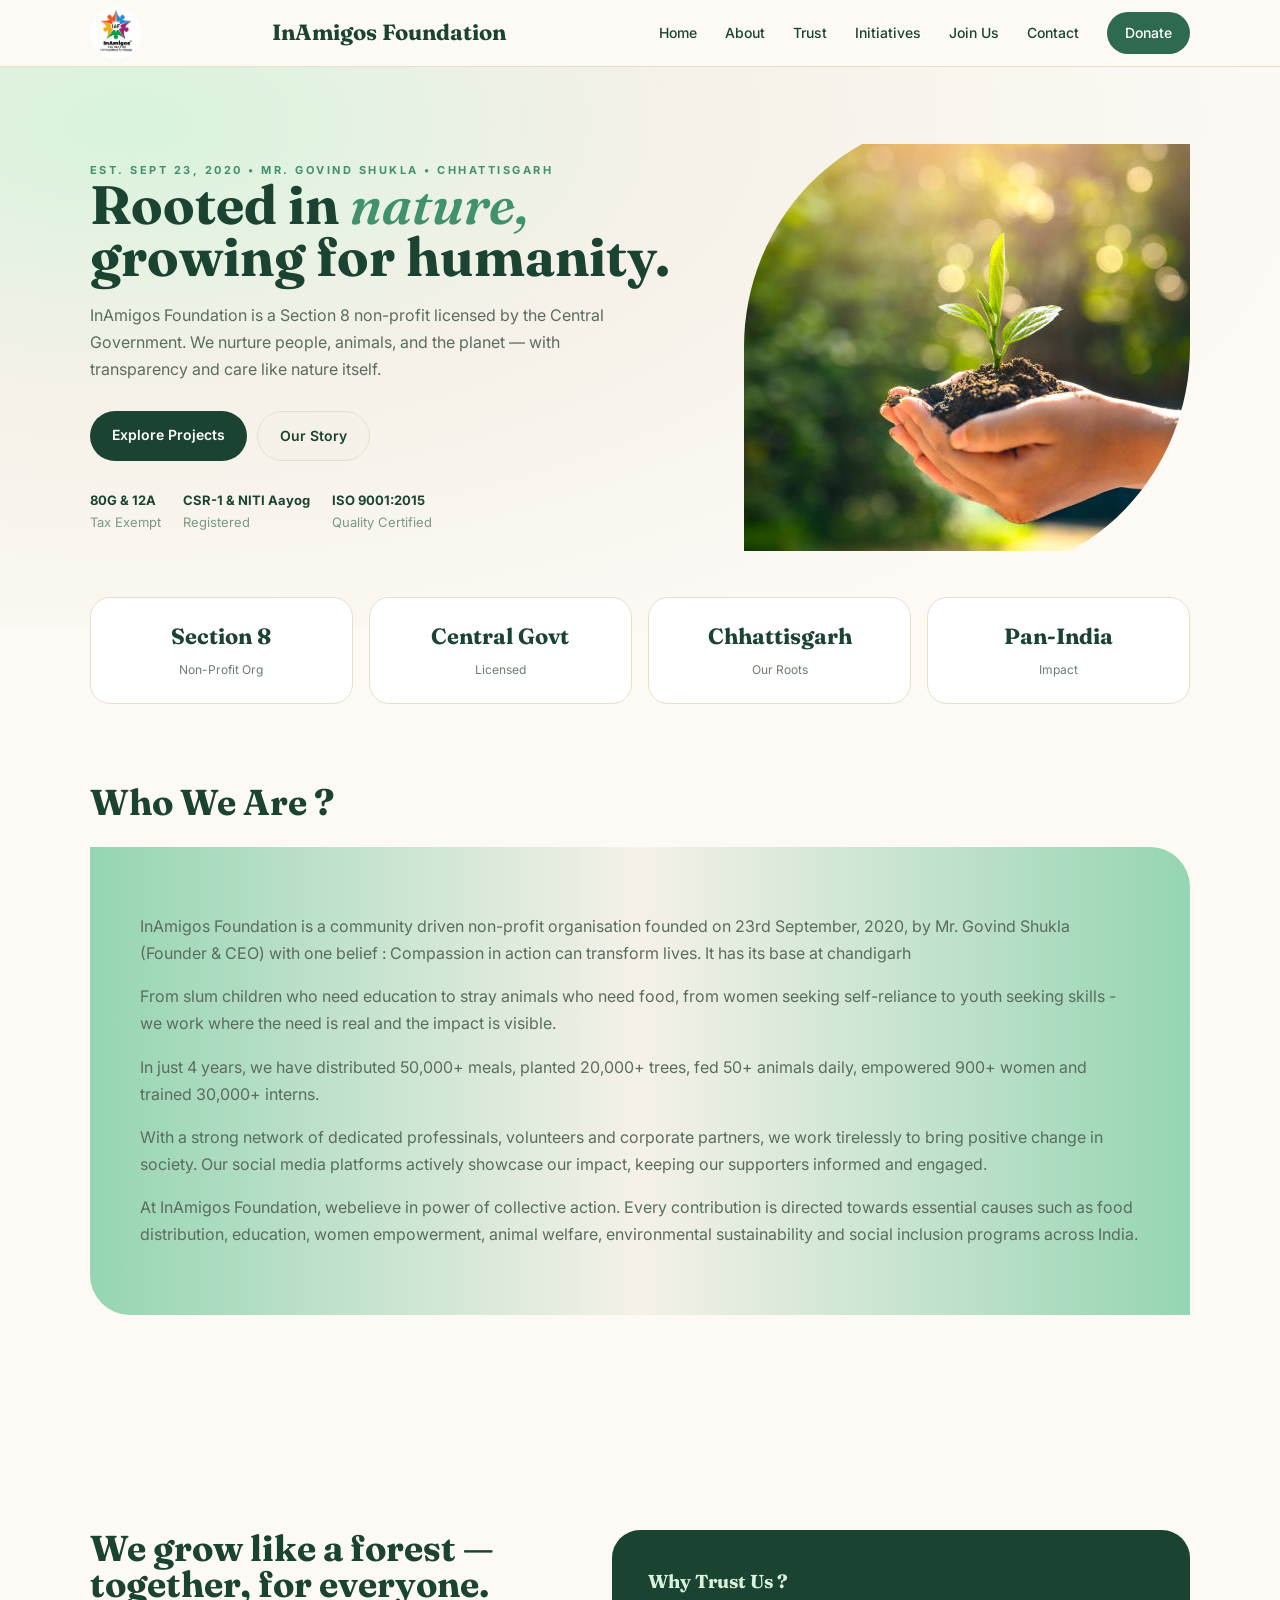
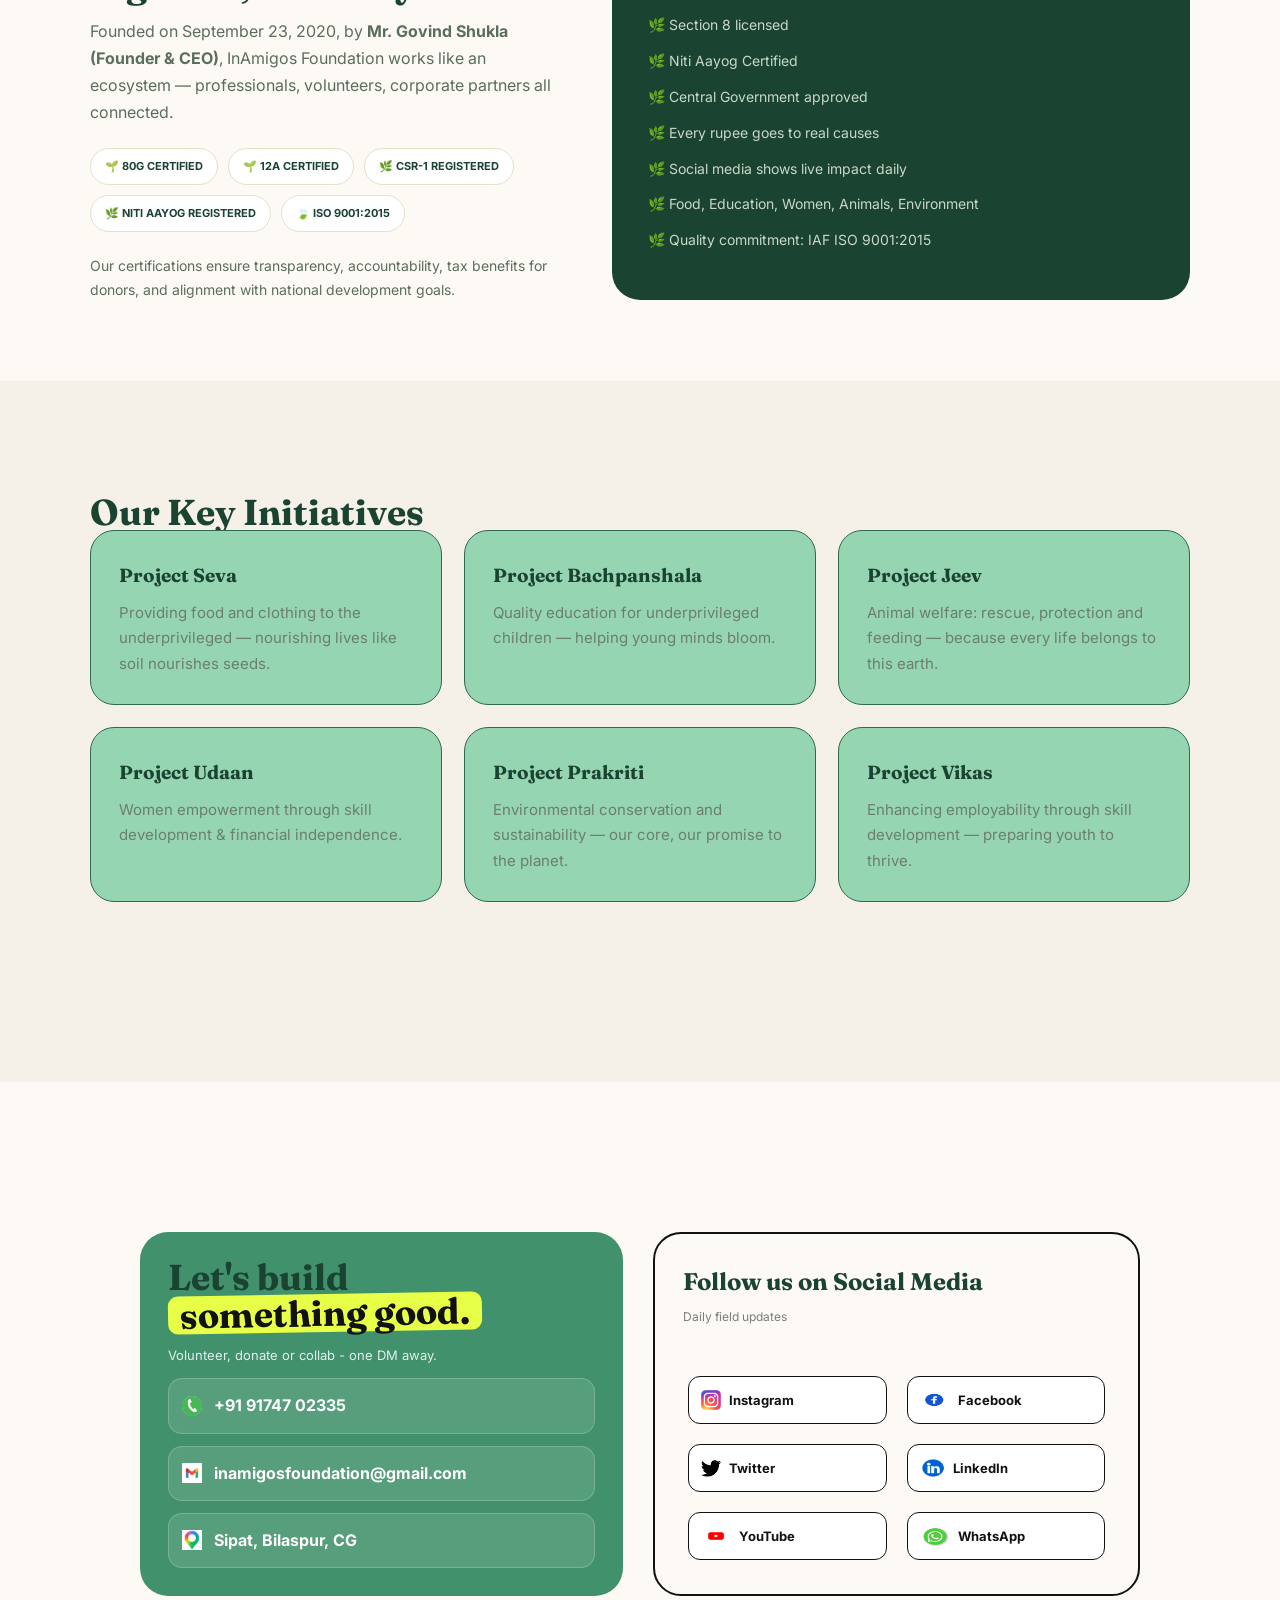
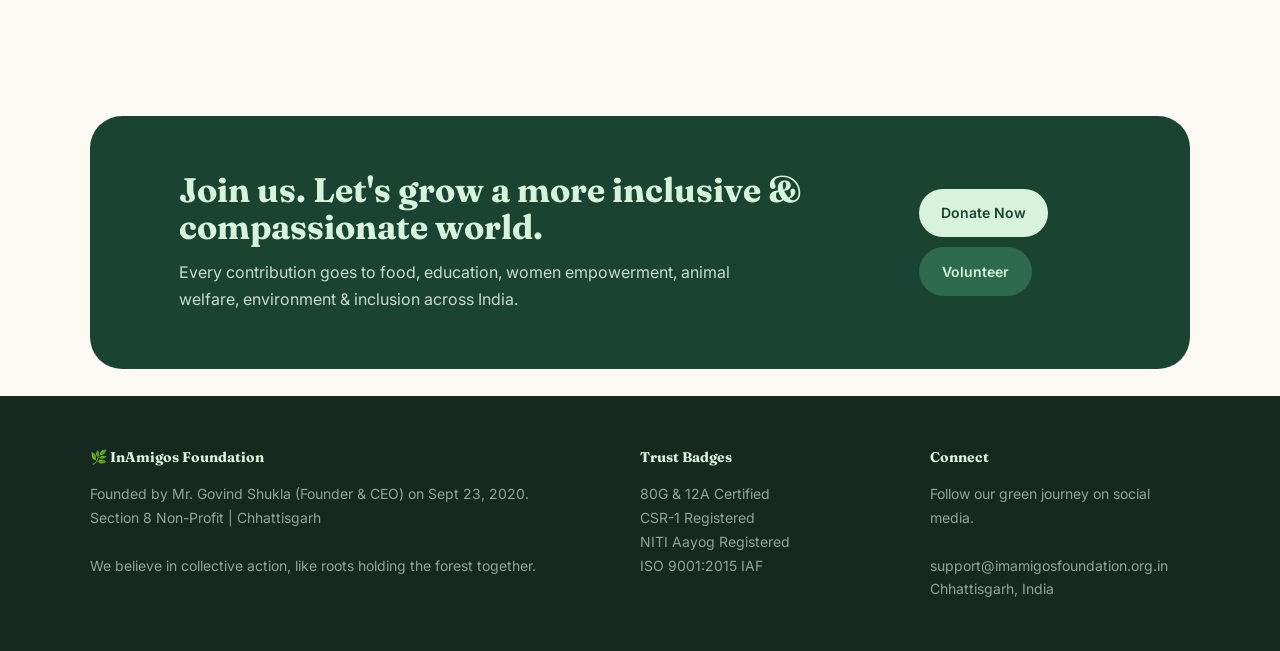
==== commit 2c8697b7: "Fix HTML encoding issues in index.html" ====
--- a/index.html
+++ b/index.html
@@ -13,7 +13,6 @@
 <header class="header">
 <img src="images/logo.jpg" class="brand-logo">
 <div class="logo">InAmigos Foundation</div>
-<button class="menu-toggle' id="menuToggle">&#9776;</button>
 <nav class="nav" id="navMenu">
 <a href="#home">Home</a>
 <a href="#introduction">About</a>
@@ -23,6 +22,7 @@
 <a href="#call">Contact</a>
 <a href="donate.html"  target="_blank" style="color: white; background-color: #2D6A4F;" class="btn btn-small">Donate</a>
 </nav>
+<button class="menu-toggle" id="menuToggle">&#9776;</button>
 </header>
 <!------------ HOME SECTION --------------->
   
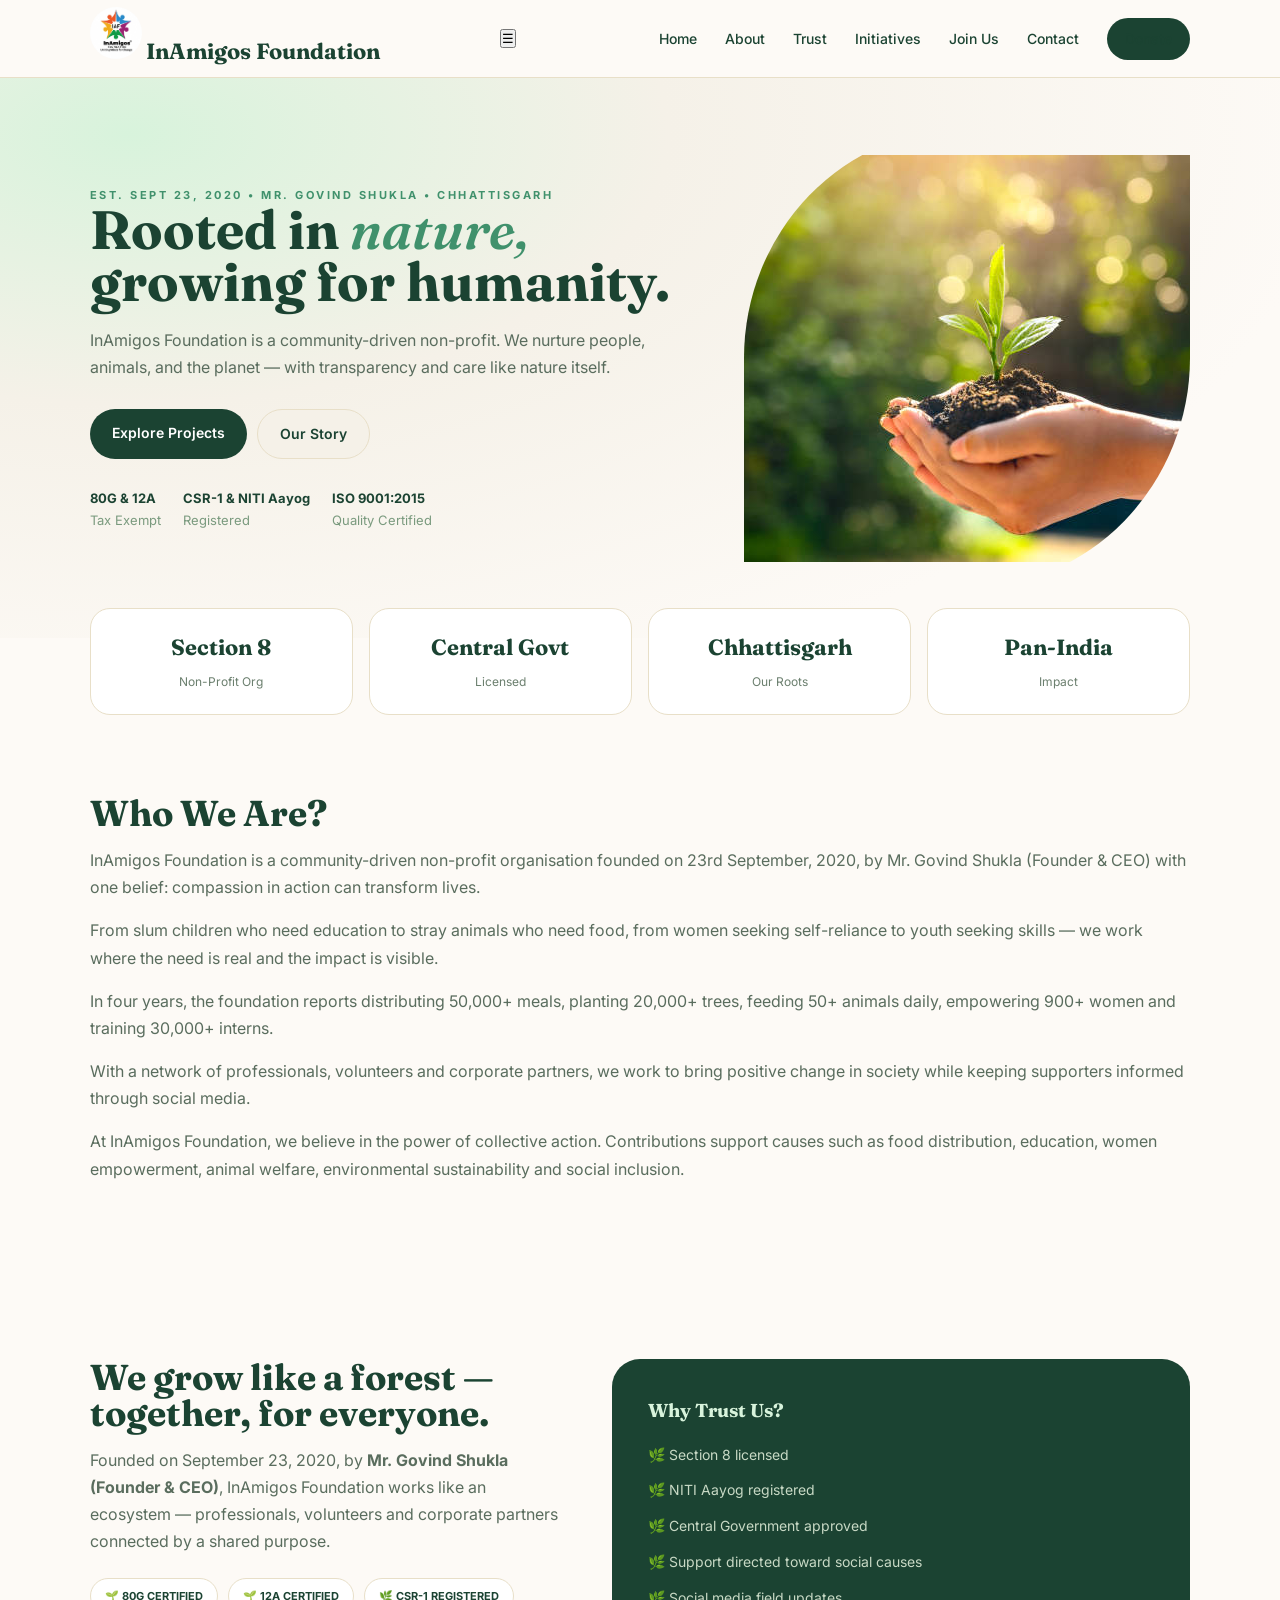
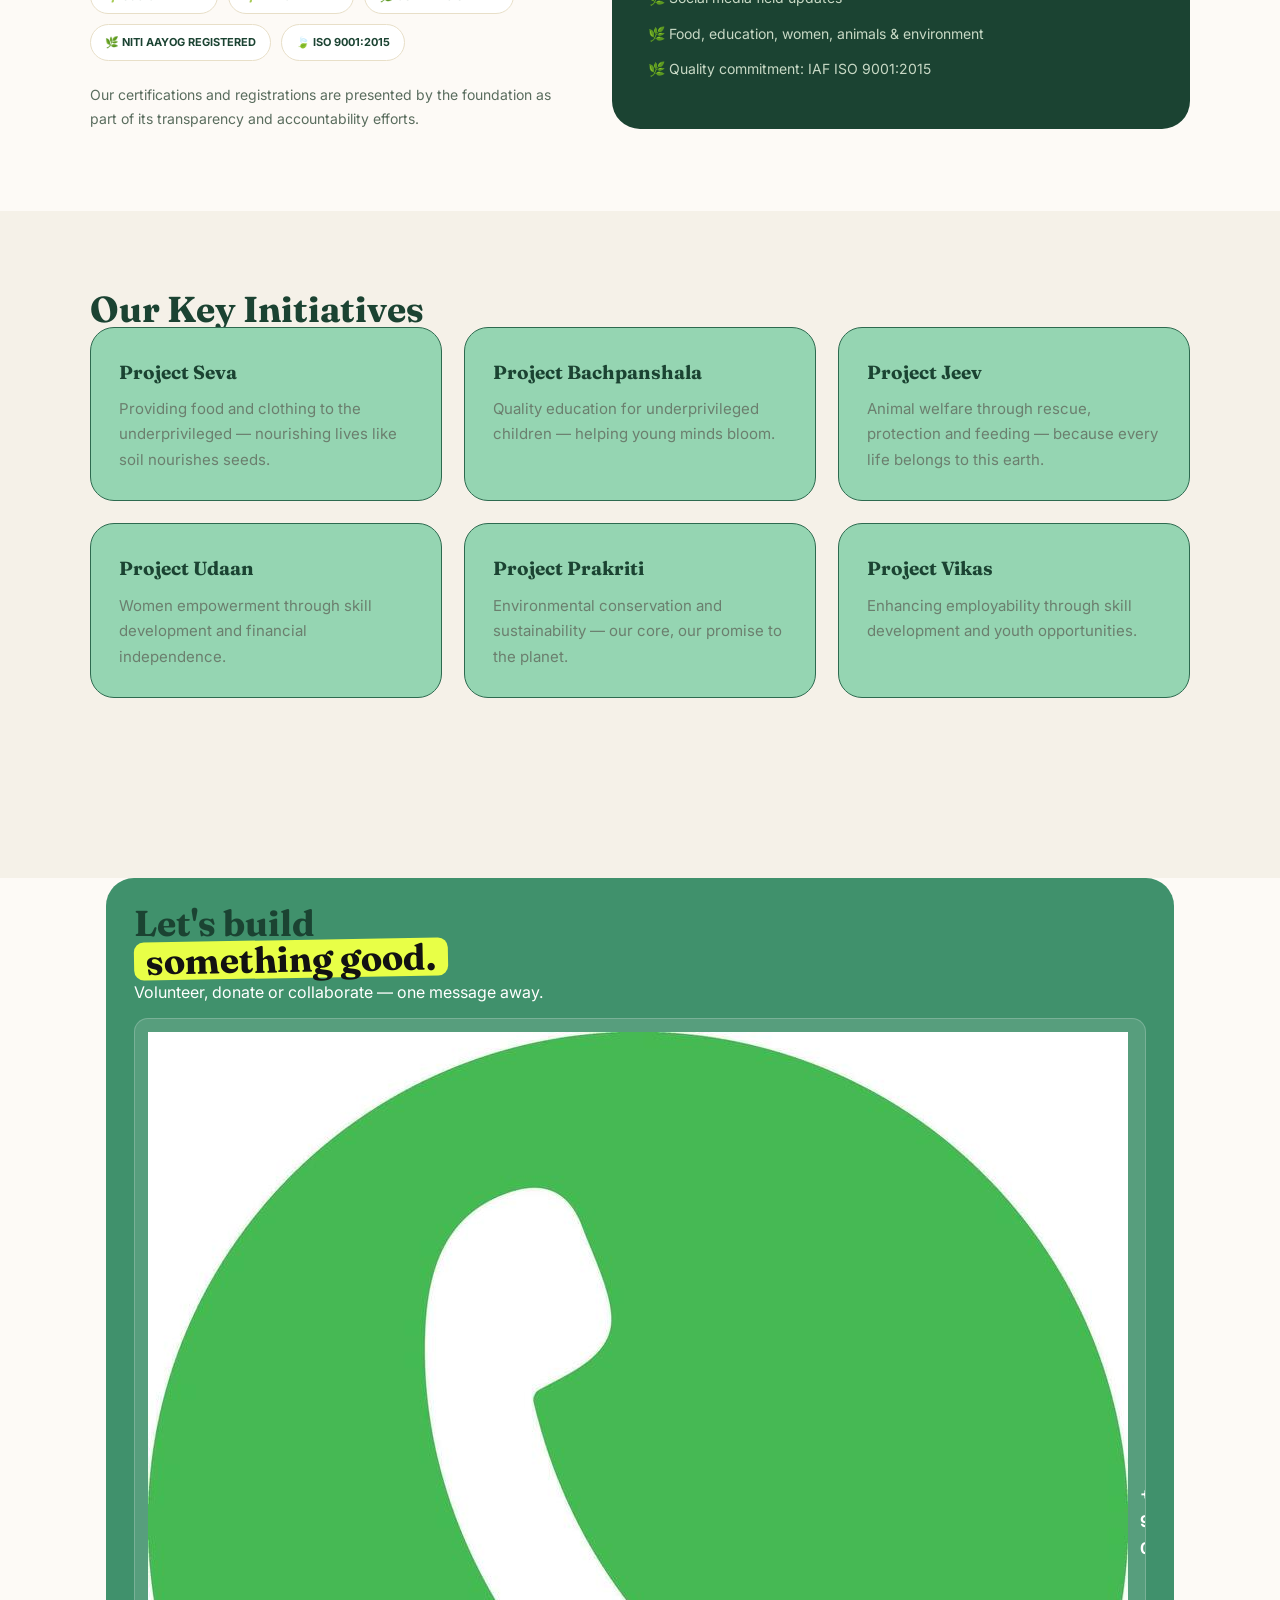
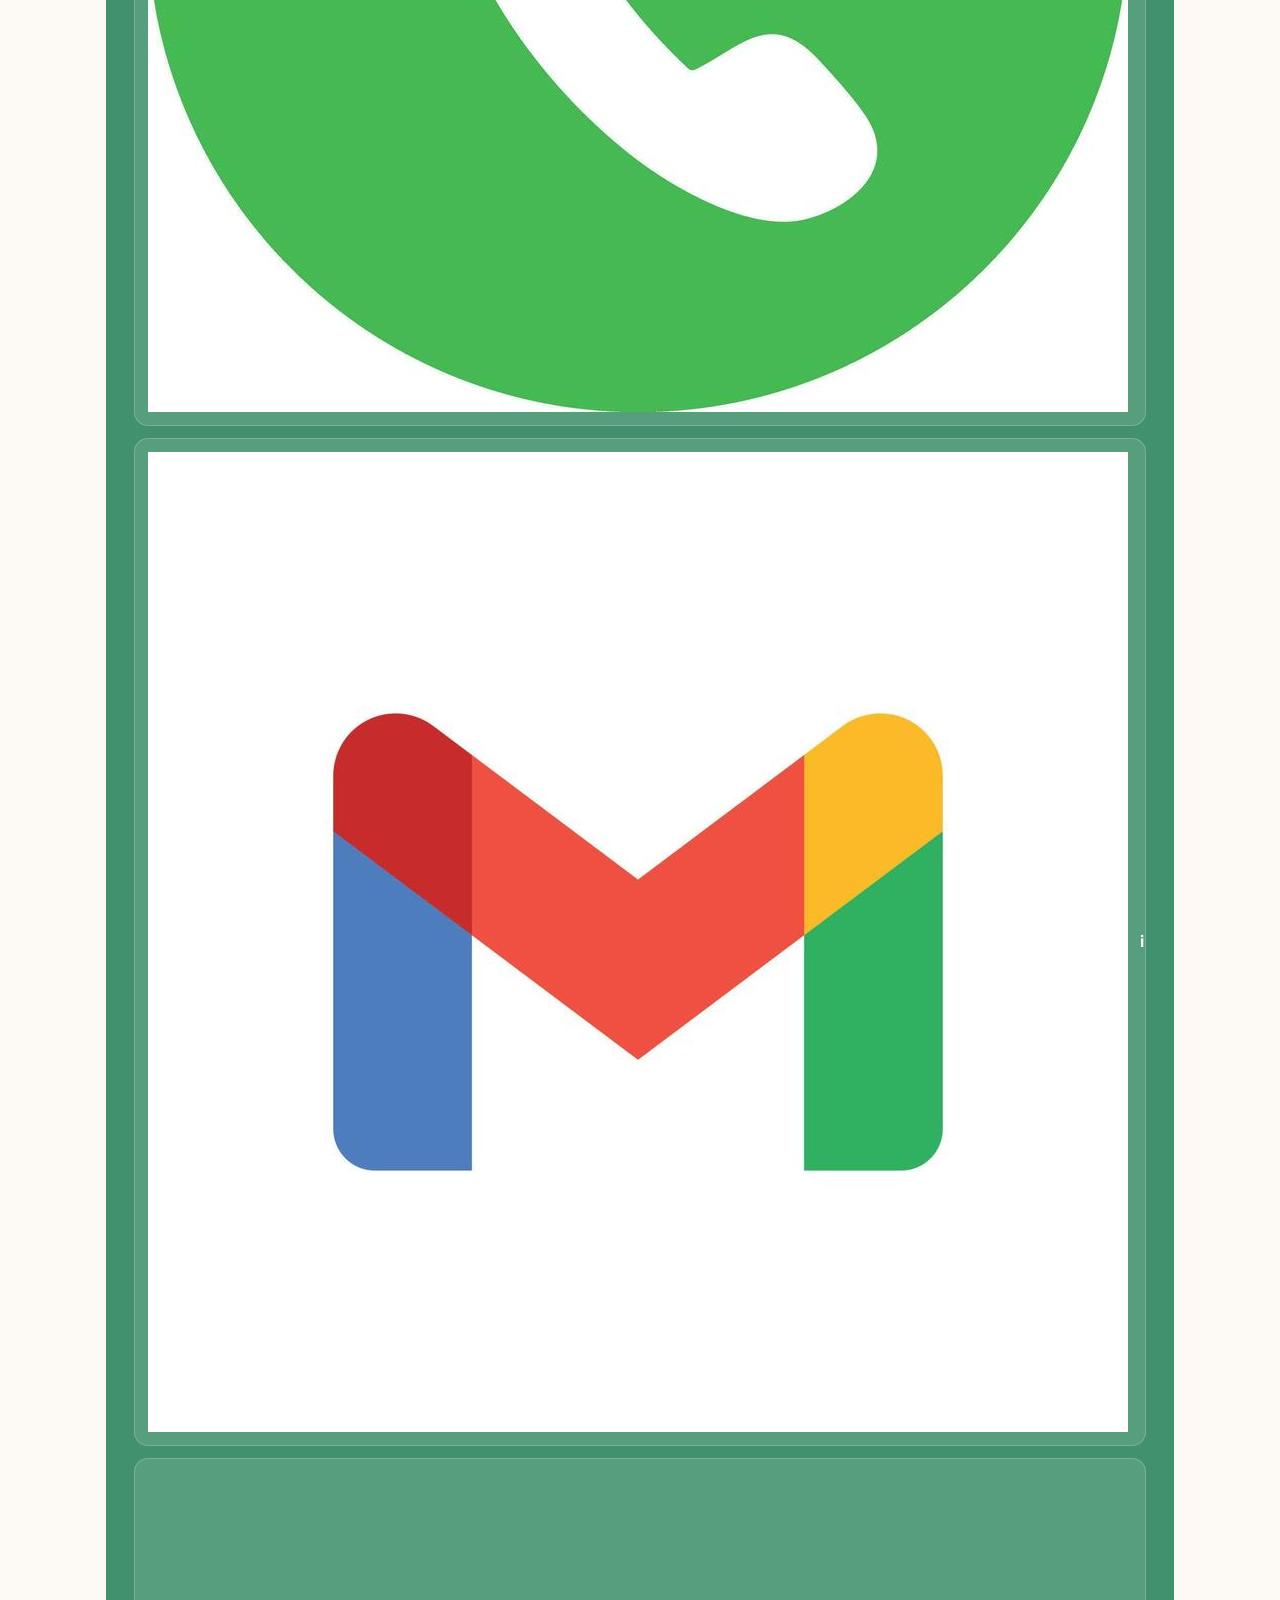
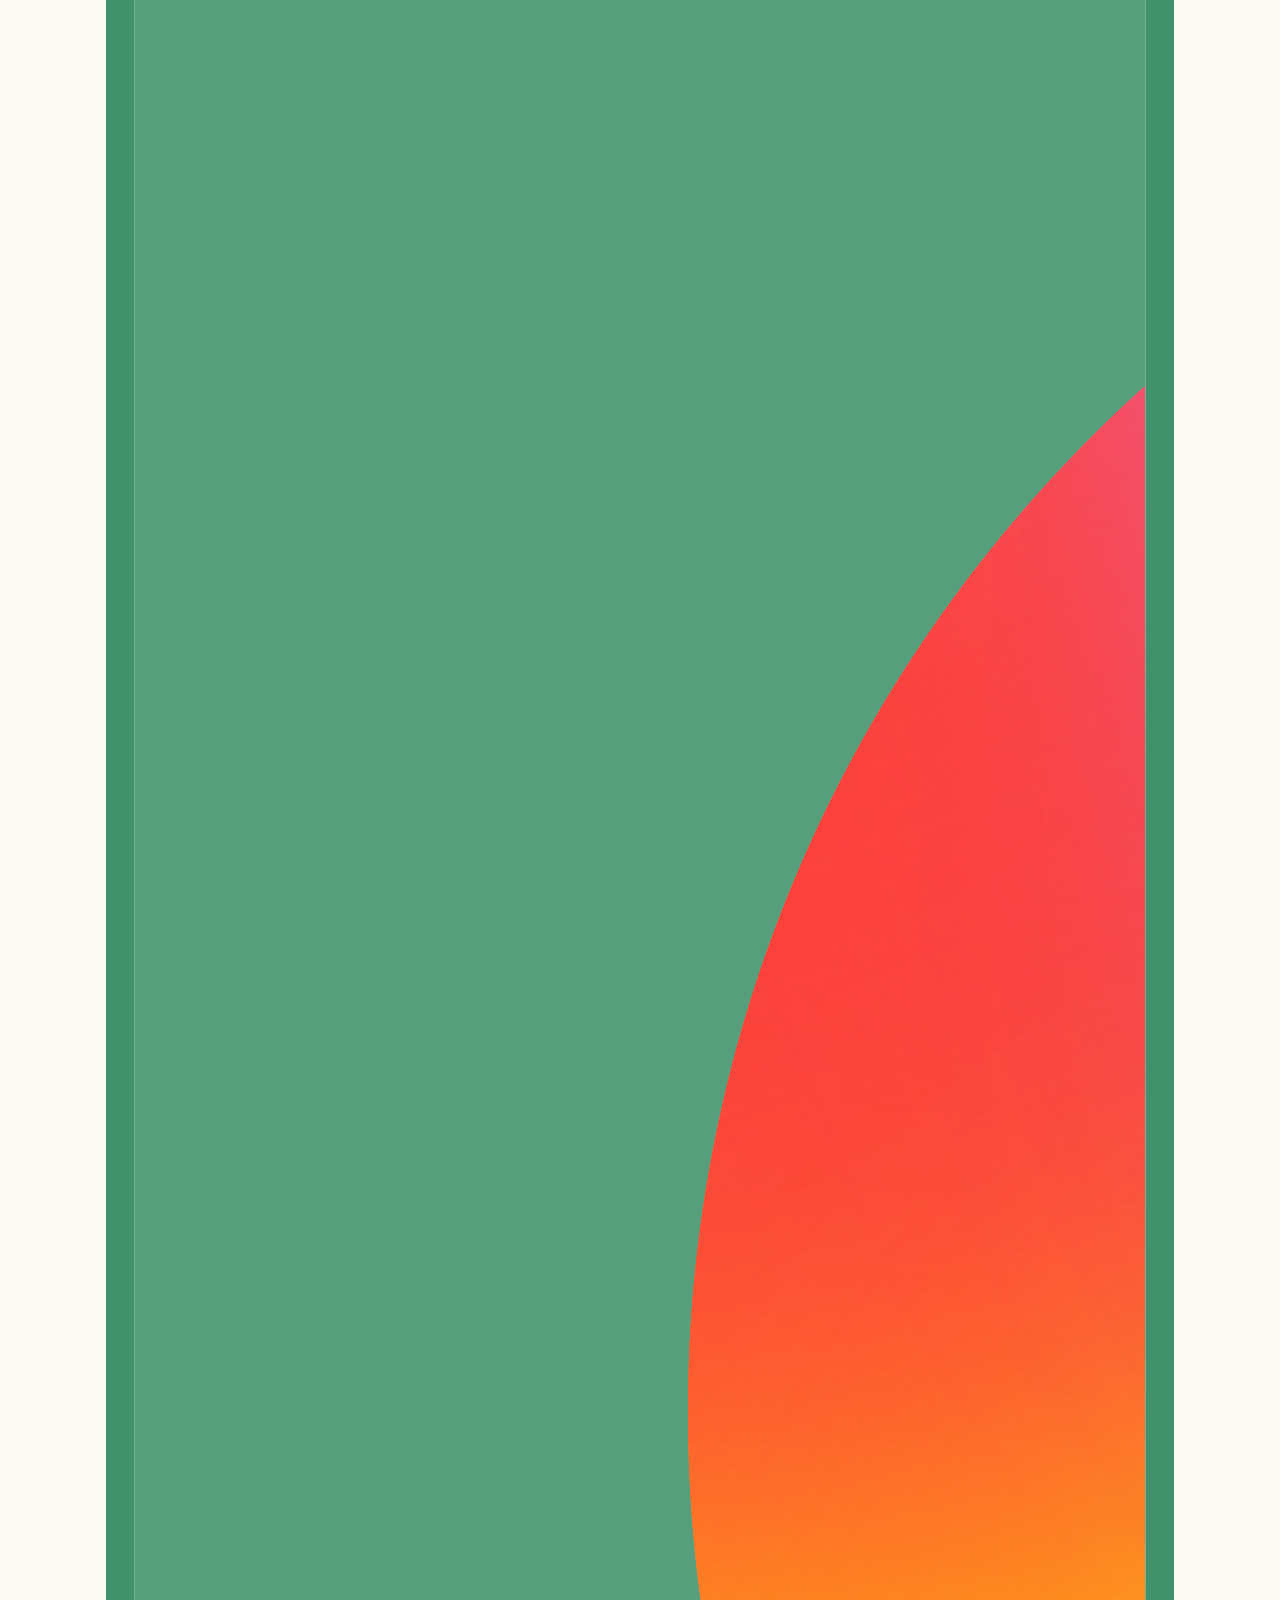
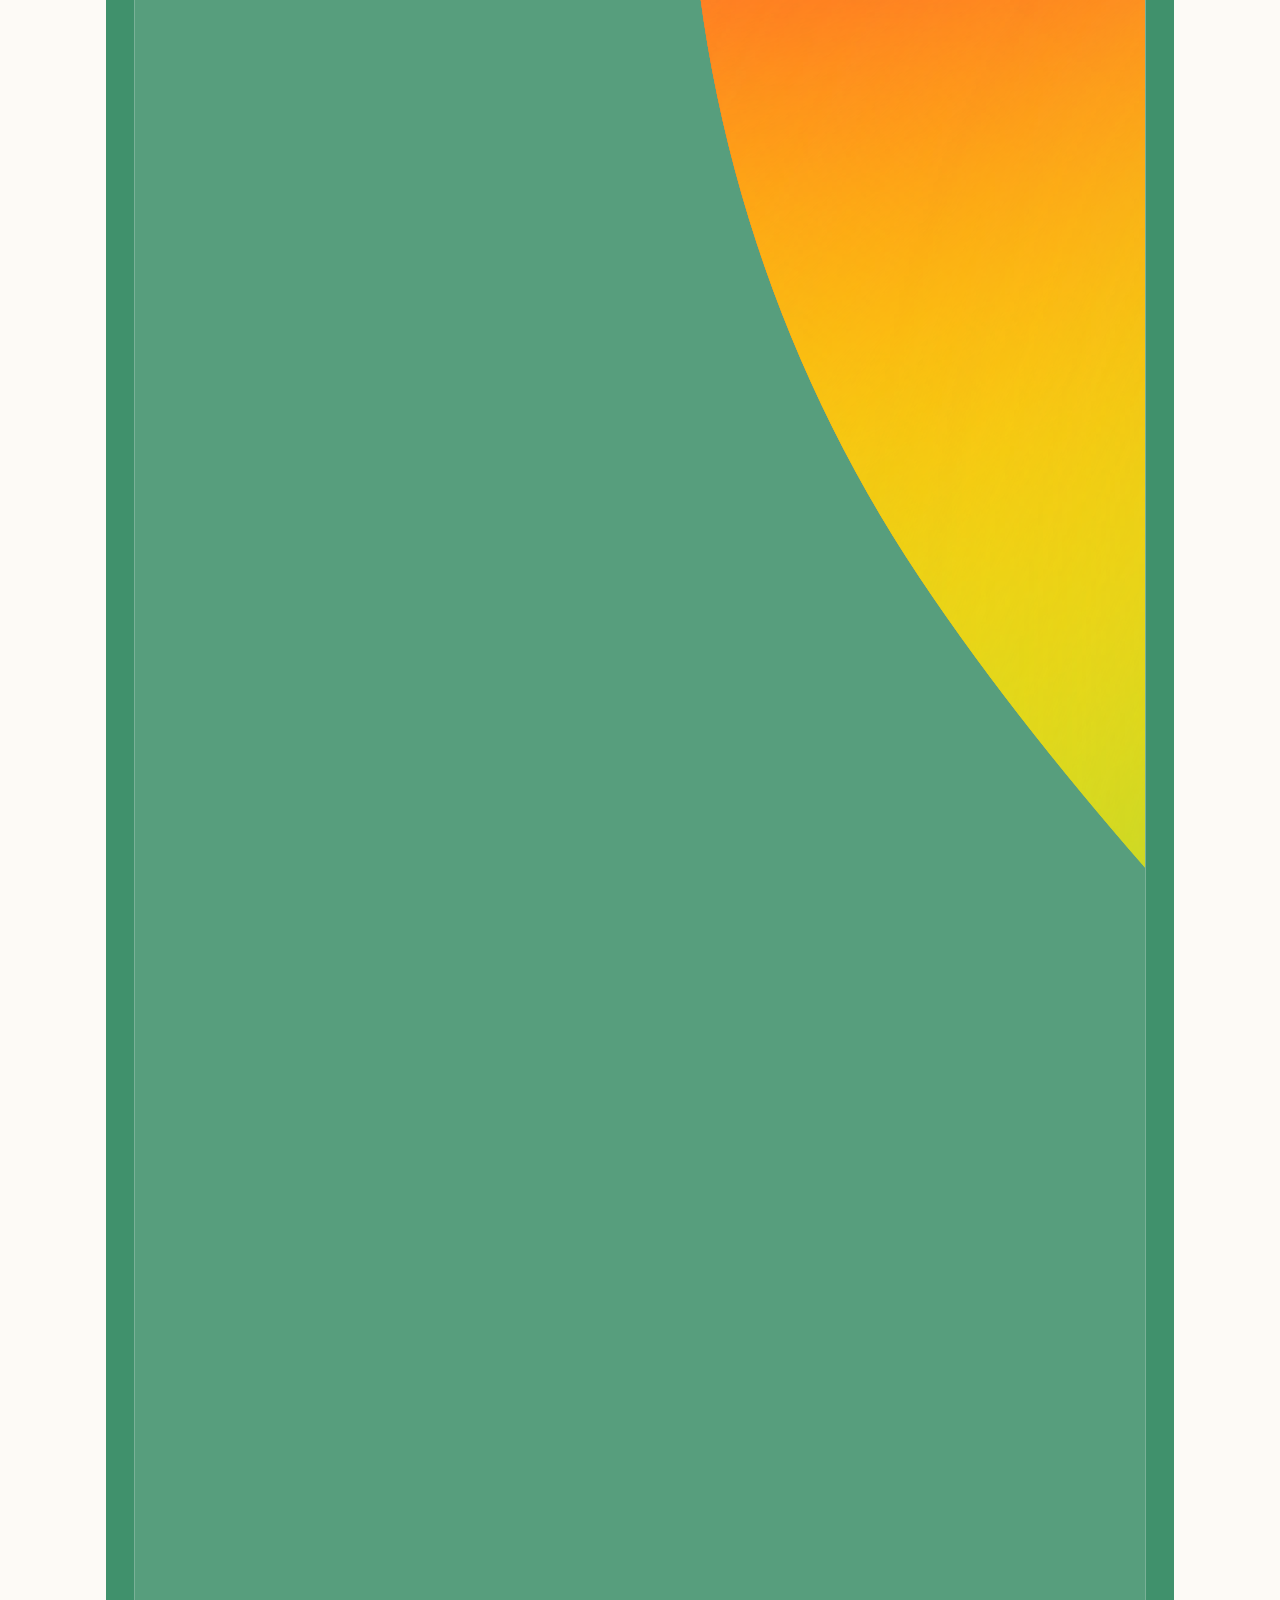
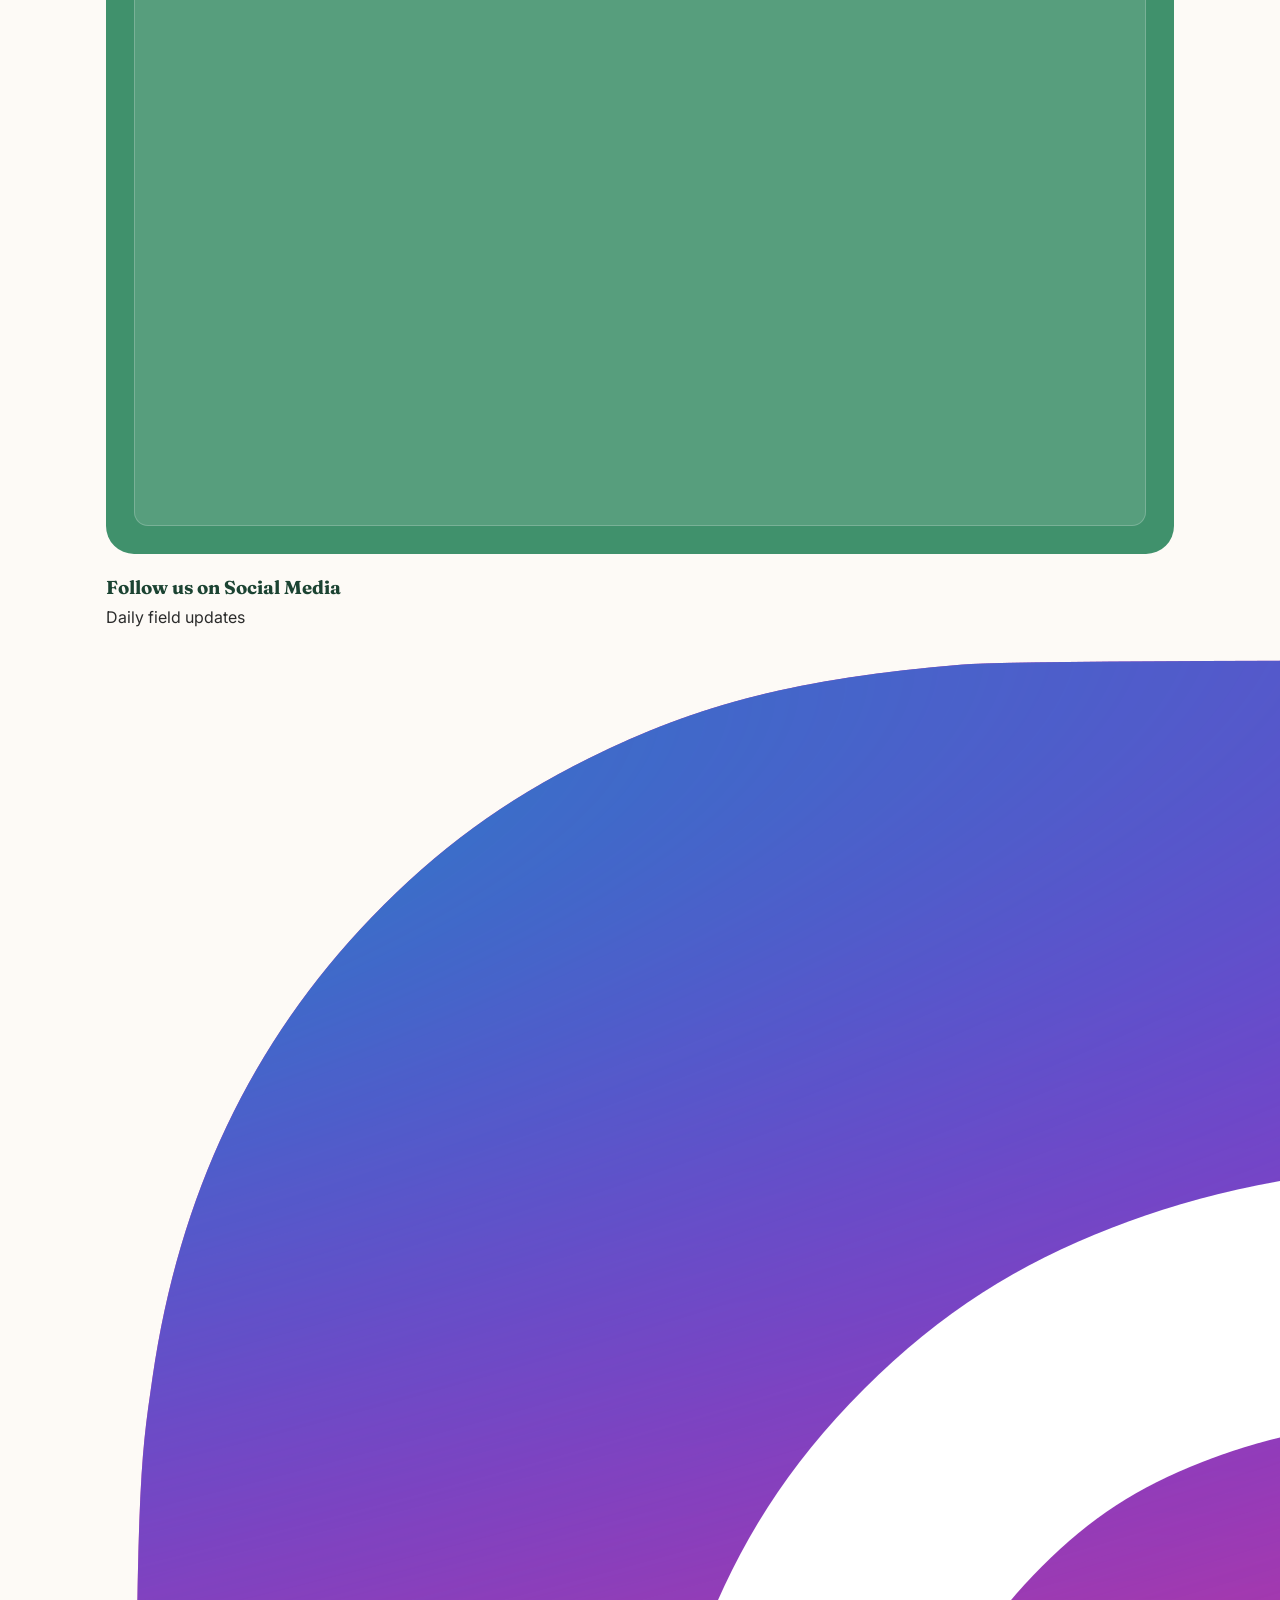
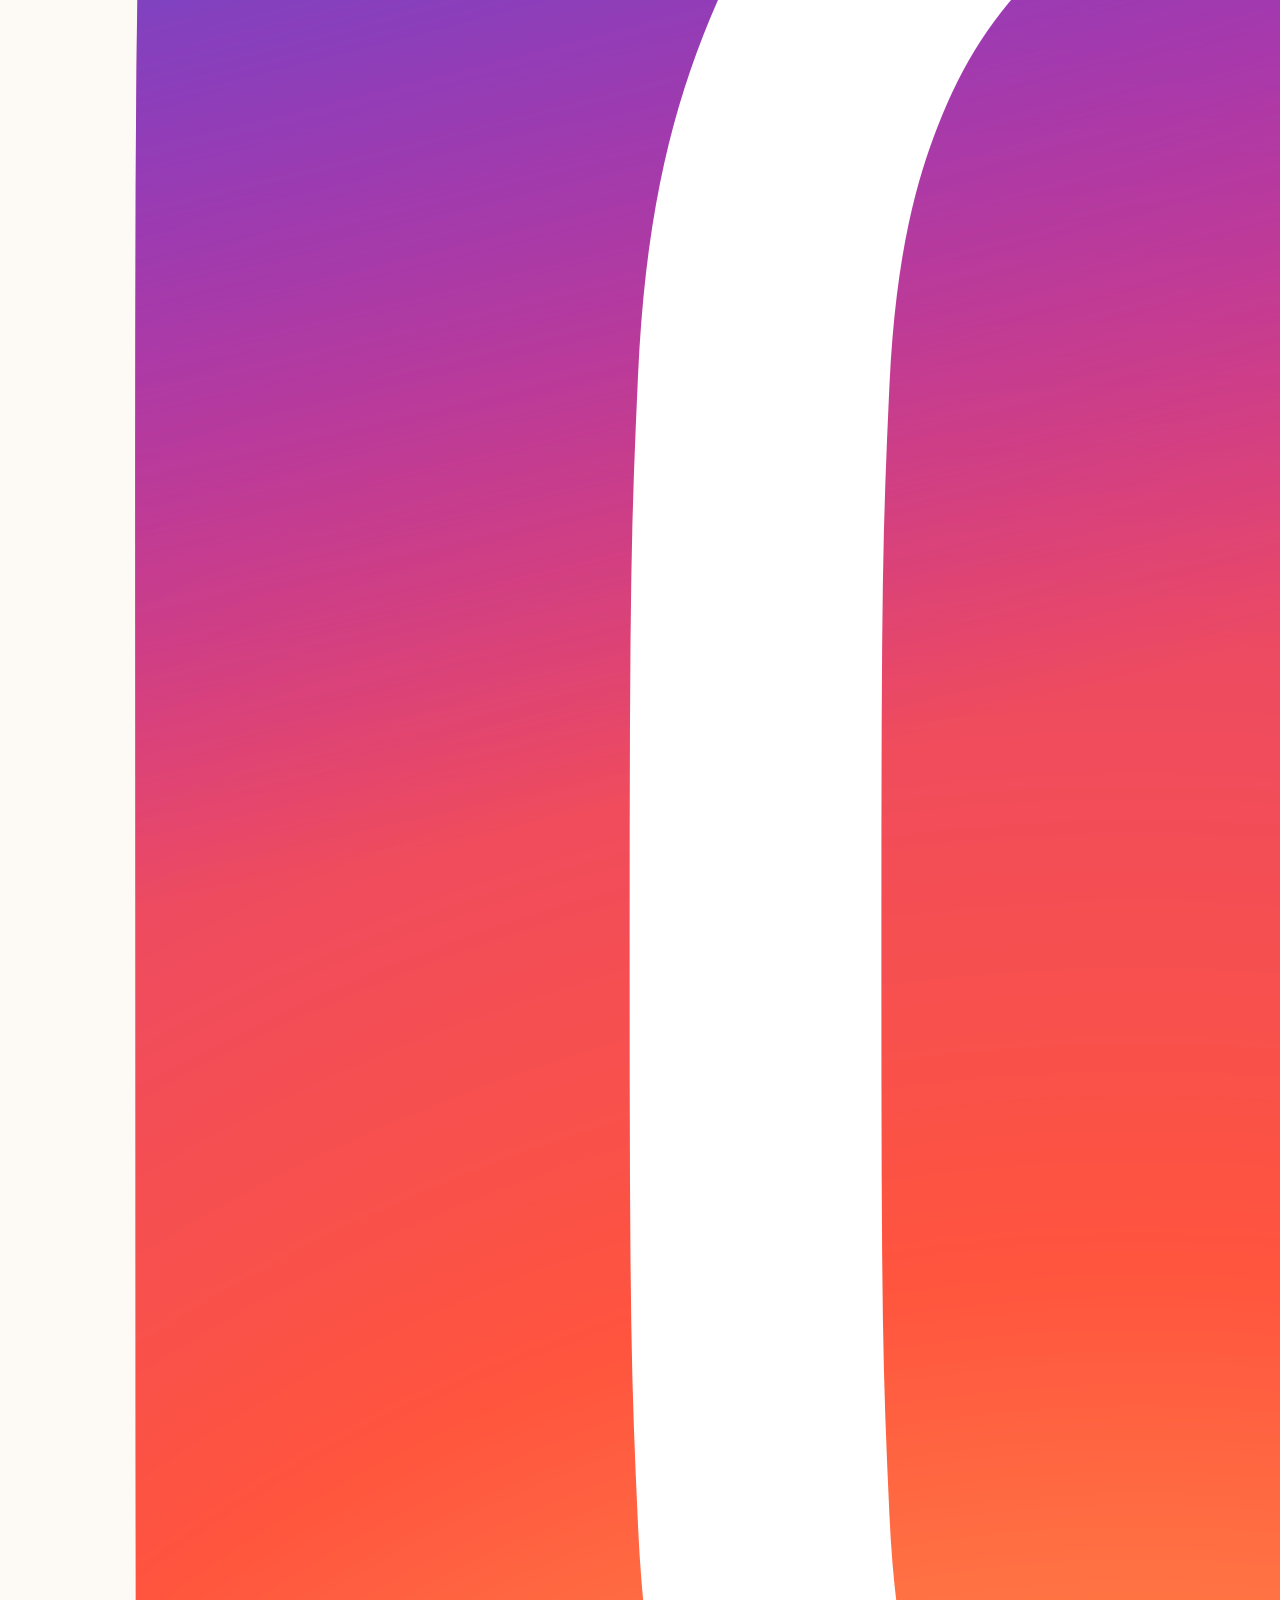
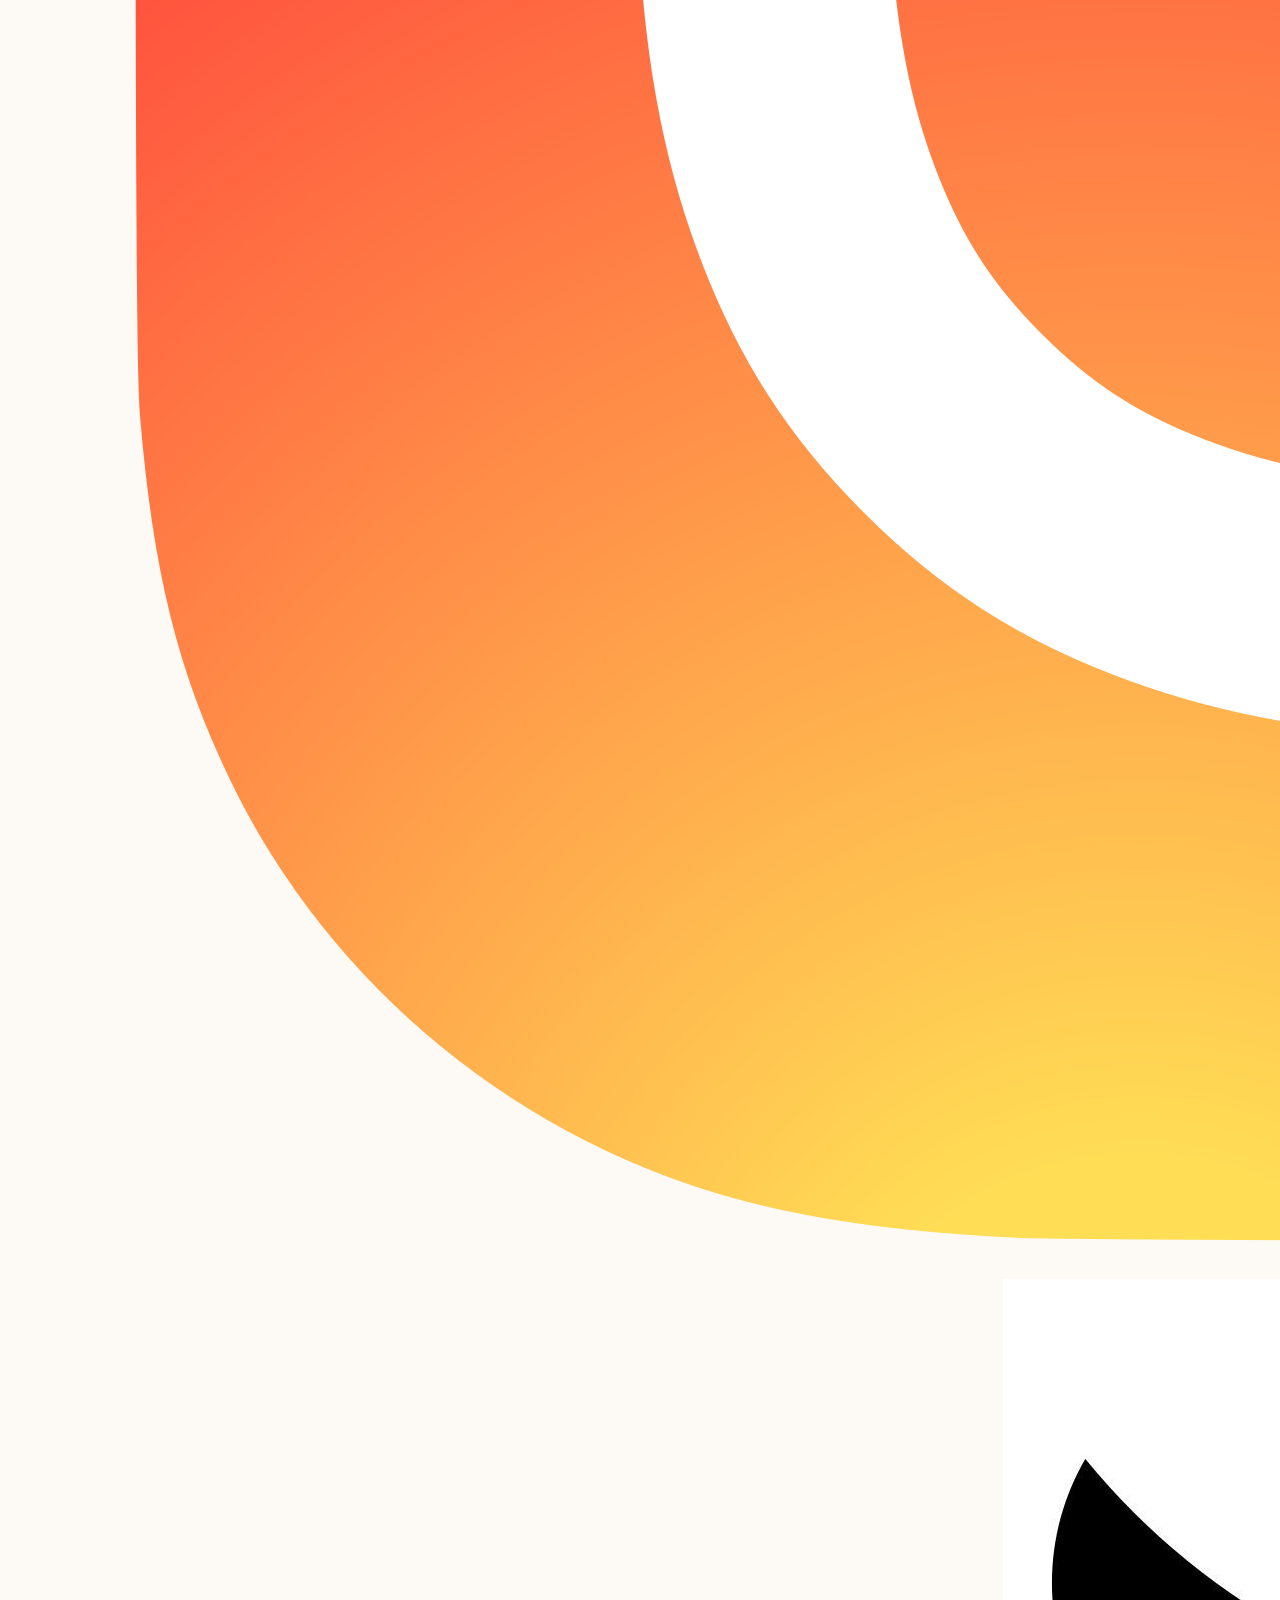
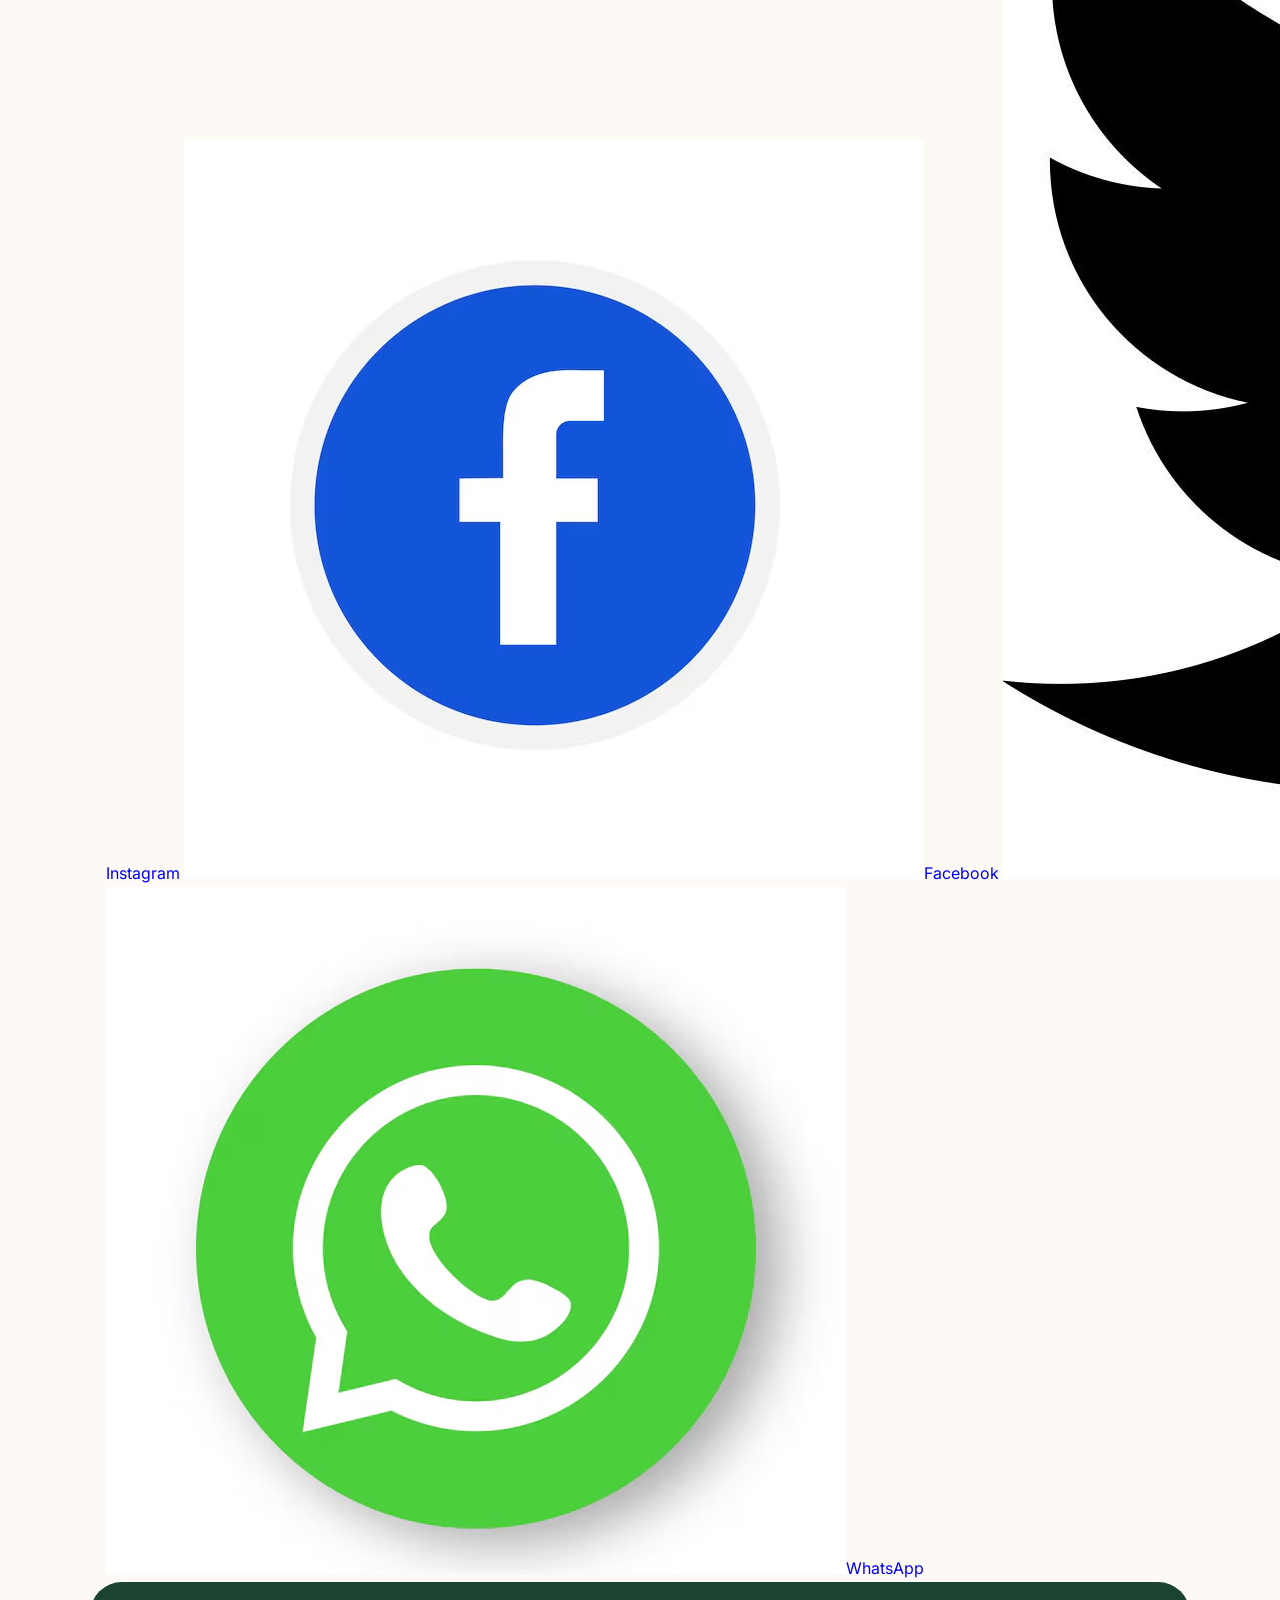
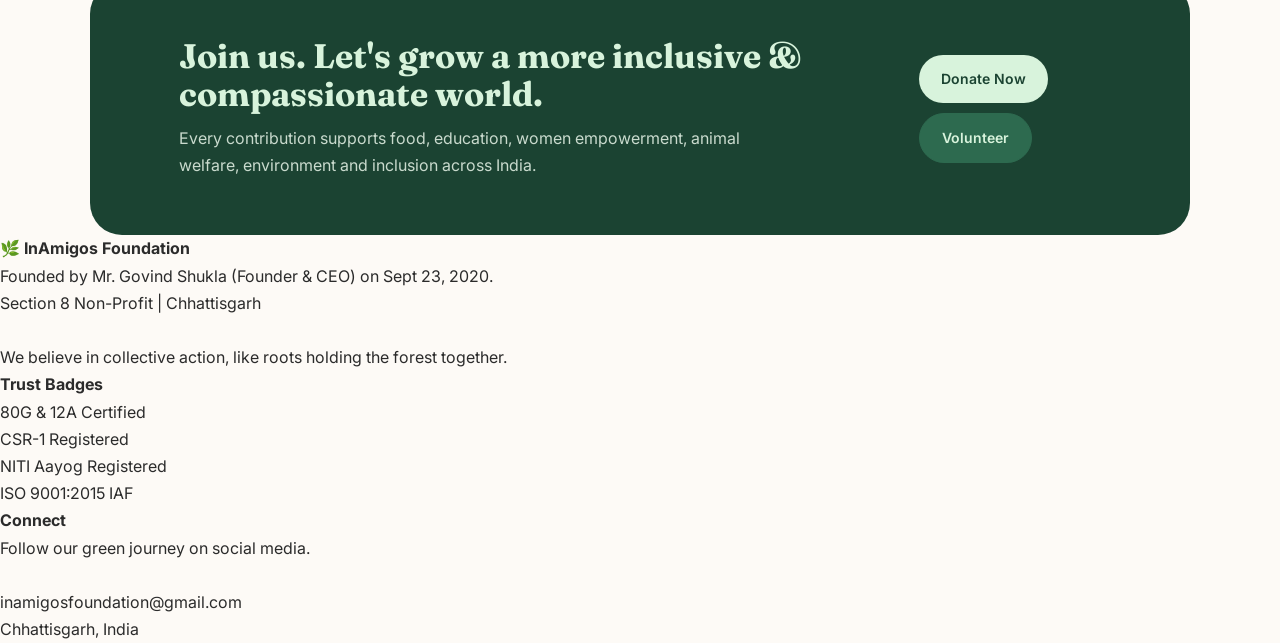
==== commit b62db306: "Refactor index.html and add meta description Updated HTML structure and added meta description for S" ====
--- a/index.html
+++ b/index.html
@@ -1,183 +1,163 @@
 <!DOCTYPE html>
 <html lang="en">
 <head>
-<meta charset="UTF-8">
-<meta name="viewport" content="width=device-width, initial-scale=1.0">
-<title>InAmigos Foundation</title>
-<link href="https://fonts.googleapis.com/css2?family=Inter:wght@400;500;600&family=Fraunces:wght@600;700&display=swap" rel="stylesheet">
-<link rel="stylesheet" href="style.css">
+  <meta charset="UTF-8">
+  <meta name="viewport" content="width=device-width, initial-scale=1.0">
+  <meta name="description" content="InAmigos Foundation - community-driven initiatives for education, environment, animal welfare and social development.">
+  <title>InAmigos Foundation</title>
+  <link rel="preconnect" href="https://fonts.googleapis.com">
+  <link rel="preconnect" href="https://fonts.gstatic.com" crossorigin>
+  <link href="https://fonts.googleapis.com/css2?family=Inter:wght@400;500;600;700&family=Fraunces:opsz,wght@9..144,600;9..144,700&display=swap" rel="stylesheet">
+  <link rel="stylesheet" href="style.css">
 </head>
 <body>
-<!---------- HEADER ------------->
-  
 <header class="header">
-<img src="images/logo.jpg" class="brand-logo">
-<div class="logo">InAmigos Foundation</div>
-<nav class="nav" id="navMenu">
-<a href="#home">Home</a>
-<a href="#introduction">About</a>
-<a href="#about">Trust</a>
-<a href="#initiatives">Initiatives</a>
-<a href="join-us.html" target="_blank">Join Us</a>
-<a href="#call">Contact</a>
-<a href="donate.html"  target="_blank" style="color: white; background-color: #2D6A4F;" class="btn btn-small">Donate</a>
-</nav>
-<button class="menu-toggle" id="menuToggle">&#9776;</button>
+  <a class="brand" href="#home" aria-label="InAmigos Foundation home">
+    <img src="images/logo.jpg" class="brand-logo" alt="InAmigos Foundation logo">
+    <span class="logo">InAmigos Foundation</span>
+  </a>
+
+  <button class="menu-toggle" id="menuToggle" type="button" aria-label="Open navigation" aria-controls="navMenu" aria-expanded="false">☰</button>
+
+  <nav class="nav" id="navMenu" aria-label="Main navigation">
+    <a href="#home">Home</a>
+    <a href="#introduction">About</a>
+    <a href="#about">Trust</a>
+    <a href="#initiatives">Initiatives</a>
+    <a href="join-us.html">Join Us</a>
+    <a href="#call">Contact</a>
+    <a href="donate.html" class="btn btn-small nav-donate">Donate</a>
+  </nav>
 </header>
-<!------------ HOME SECTION --------------->
-  
+
+<main>
 <section id="home" class="hero">
-<div class="hero-content">
-<p class="eyebrow">EST. SEPT 23, 2020 • MR. GOVIND SHUKLA • CHHATTISGARH</p>
-<h1 class="hero-title">Rooted in <i>nature,</i> growing for humanity.</h1>
-<p class="hero-text">InAmigos Foundation is a Section 8 non-profit licensed by the Central Government. We nurture people, animals, and the planet — with transparency and care like nature itself.</p>
-<div class="hero-buttons">
-<a href="#initiatives" class="btn">Explore Projects</a>
-<a href="#about" class="btn btn-light">Our Story</a>
-</div>
-<div class="hero-badges">
-<div><b>80G & 12A</b><span>Tax Exempt</span></div>
-<div><b>CSR-1 & NITI Aayog</b><span>Registered</span></div>
-<div><b>ISO 9001:2015</b><span>Quality Certified</span></div>
-</div>
-</div>
-<div class="hero-image">
-  <img src="images/plant.jpg">
-</div>
+  <div class="hero-content">
+    <p class="eyebrow">EST. SEPT 23, 2020 • MR. GOVIND SHUKLA • CHHATTISGARH</p>
+    <h1 class="hero-title">Rooted in <i>nature,</i> growing for humanity.</h1>
+    <p class="hero-text">InAmigos Foundation is a community-driven non-profit. We nurture people, animals, and the planet — with transparency and care like nature itself.</p>
+    <div class="hero-buttons">
+      <a href="#initiatives" class="btn">Explore Projects</a>
+      <a href="#about" class="btn btn-light">Our Story</a>
+    </div>
+    <div class="hero-badges">
+      <div><b>80G &amp; 12A</b><span>Tax Exempt</span></div>
+      <div><b>CSR-1 &amp; NITI Aayog</b><span>Registered</span></div>
+      <div><b>ISO 9001:2015</b><span>Quality Certified</span></div>
+    </div>
+  </div>
+  <div class="hero-image">
+    <img src="images/plant.jpg" alt="Plant representing growth and sustainability">
+  </div>
 </section>
-<!------------ STATS -------------->
-<div class="stats">
-<div class="stat-card"><b>Section 8</b><span>Non-Profit Org</span></div>
-<div class="stat-card"><b>Central Govt</b><span>Licensed</span></div>
-<div class="stat-card"><b>Chhattisgarh</b><span>Our Roots</span></div>
-<div class="stat-card"><b>Pan-India</b><span>Impact</span></div>
-</div>
-<!-------------- ABOUT SECTION ------------->
-  
+
+<section class="stats" aria-label="Foundation highlights">
+  <div class="stat-card"><b>Section 8</b><span>Non-Profit Org</span></div>
+  <div class="stat-card"><b>Central Govt</b><span>Licensed</span></div>
+  <div class="stat-card"><b>Chhattisgarh</b><span>Our Roots</span></div>
+  <div class="stat-card"><b>Pan-India</b><span>Impact</span></div>
+</section>
+
 <section class="section" id="introduction">
   <div class="intro">
-    <h2 class="section-title">Who We Are ?</h2>
-    <br>
-    <div style="background-image: linear-gradient(to right, #95D5B2, #F5F1E8, #95D5B2 ); border-radius: 0px 40px 0px 40px; padding: 50px;">
-    <p class="section-desc">InAmigos Foundation is a community driven non-profit organisation founded on 23rd September, 2020, by Mr. Govind Shukla (Founder & CEO) with one belief : Compassion in action can transform lives. It has its base at chandigarh</p>
-    <p class="section-desc">From slum children who need education to stray animals who need food, from women seeking self-reliance to youth seeking skills - we work where the need is real and the impact is visible.</p>
-    <p class="section-desc">In just 4 years, we have distributed 50,000+ meals, planted 20,000+ trees, fed 50+ animals daily, empowered 900+ women and trained 30,000+ interns.</p>
-    <p class="section-desc">With a strong network of dedicated professinals, volunteers and corporate partners, we work tirelessly to bring positive change in society. Our social media platforms actively showcase our impact, keeping our supporters informed and engaged.</p>
-    <p class="section-desc">At InAmigos Foundation, webelieve in power of collective action. Every contribution is directed towards essential causes such as food distribution, education, women empowerment, animal welfare, environmental sustainability and social inclusion programs across India.</p>
-    <p class="section-desc"></p>
+    <h2 class="section-title">Who We Are?</h2>
+    <div class="intro-box">
+      <p class="section-desc">InAmigos Foundation is a community-driven non-profit organisation founded on 23rd September, 2020, by Mr. Govind Shukla (Founder &amp; CEO) with one belief: compassion in action can transform lives.</p>
+      <p class="section-desc">From slum children who need education to stray animals who need food, from women seeking self-reliance to youth seeking skills — we work where the need is real and the impact is visible.</p>
+      <p class="section-desc">In four years, the foundation reports distributing 50,000+ meals, planting 20,000+ trees, feeding 50+ animals daily, empowering 900+ women and training 30,000+ interns.</p>
+      <p class="section-desc">With a network of professionals, volunteers and corporate partners, we work to bring positive change in society while keeping supporters informed through social media.</p>
+      <p class="section-desc">At InAmigos Foundation, we believe in the power of collective action. Contributions support causes such as food distribution, education, women empowerment, animal welfare, environmental sustainability and social inclusion.</p>
     </div>
   </div>
 </section>
 
-<!---------- TRUST SECTION ------------>
-
 <section class="section" id="about">
-<div style="margin-top: 5%;" class="about-grid">
-<div>
-<h2 class="section-title">We grow like a forest — together, for everyone.</h2>
-<p class="section-desc">Founded on September 23, 2020, by <b>Mr. Govind Shukla (Founder & CEO)</b>, InAmigos Foundation works like an ecosystem — professionals, volunteers, corporate partners all connected.</p>
-<div class="certs" id="certs">
-<span class="cert">🌱 80G CERTIFIED</span>
-<span class="cert">🌱 12A CERTIFIED</span>
-<span class="cert">🌿 CSR-1 REGISTERED</span>
-<span class="cert">🌿 NITI AAYOG REGISTERED</span>
-<span class="cert">🍃 ISO 9001:2015</span>
-</div>
-<p class="small-text">Our certifications ensure transparency, accountability, tax benefits for donors, and alignment with national development goals.</p>
-</div>
-<div class="about-box">
-<h3 class="about-box-title">Why Trust Us ?</h3>
-<ul class="about-list">
-<li>🌿 Section 8 licensed</li>
-<li>🌿 Niti Aayog Certified</li>
-<li>🌿 Central Government approved</li>
-<li>🌿 Every rupee goes to real causes</li>
-<li>🌿 Social media shows live impact daily</li>
-<li>🌿 Food, Education, Women, Animals, Environment</li>
-<li>🌿 Quality commitment: IAF ISO 9001:2015</li>
-</ul>
-</div>
-</div>
-</section>
-<!--------------- INITIATIVES ----------------->
-  
-<section class="section section-earth" id="initiatives">
-  <div style="margin-top: 3%;">
-<h2 class="section-title">Our Key Initiatives</h2>
-<div class="initiatives">
-<div class="init-card">
-  <h3>Project Seva</h3>
-  <p>Providing food and clothing to the underprivileged — nourishing lives like soil nourishes seeds.</p>
-</div>
-
-<div class="init-card"><h3>Project Bachpanshala</h3><p>Quality education for underprivileged children — helping young minds bloom.</p></div>
-
-<div class="init-card"><h3>Project Jeev</h3><p>Animal welfare: rescue, protection and feeding — because every life belongs to this earth.</p></div>
-
-<div class="init-card"><h3>Project Udaan</h3><p>Women empowerment through skill development & financial independence.</p></div>
-
-<div class="init-card"><h3>Project Prakriti</h3><p>Environmental conservation and sustainability — our core, our promise to the planet.</p></div>
-
-<div class="init-card"><h3>Project Vikas</h3><p>Enhancing employability through skill development — preparing youth to thrive.</p></div>
-</div>
-</div>
-</section>
-<!------------- CONTACT SECTION --------------->
-  
-<section id="call">
-<div class="v-wrap" style="display: flex; flex-direction: row; padding: 50px;padding-top: 150px; padding-bottom: 120px; ">
-  <!-- LEFT BOX -->
-  <div class="v-left" style="margin-right: 1vw;">
-    <h2>Let's build<br><span>something good.</span></h2>
-    <p style="opacity:.85;font-size:13px;margin:12px 0">Volunteer, donate or collab - one DM away.</p>
-    <a class="v-row" href="tel:+919174702335" target="_blank"><img src="images/contact.logo.jpg" style="height: 20px;width: 20px; border-radius: 50%;"><b>+91 91747 02335</b></a>
-    <a class="v-row" href="mailto:inamigosfoundation@gmail.com" target="_blank"><img src="images/gmail-logo.jpg" style="height: 20px;width: 20px;"><b>inamigosfoundation@gmail.com</b></a>
-    <a class="v-row" href="https://maps.app.goo.gl/4zmi88WQjr12QtbPA" target="_blank"><img src="images/map-logo.webp" style="height: 20px;width: 20px; background-color: white;"><b>Sipat, Bilaspur, CG</b></a>
-  </div>
-  <!-- RIGHT BOX -->
-  <div class="v-right">
-    <h3 style="font-family:'Fraunces',serif;font-size:24px; text-shadow: 1px solid black;">Follow us on Social Media</h3>
-    <p style="font-size:12px;opacity:.6;margin-top:4px">Daily field updates</p>
-    <div class="v-grid" style="padding-top: 30px;">
-      <a class="s" href="https://instagram.com/inamigosfoundation" target="_blank"><img src="images/insta-logo.webp" style="height: 20px; width: 20px;">Instagram</a>
-      <a class="s" href="https://facebook.com/inamigosfoundation" target="_blank"><img src="images/facebook-logo.avif" style="height: 20px; width: 30px;">Facebook</a>
-      <a class="s" href="https://twitter.com/inamigos_org" target="_blank"><img src="images/twitter.logo.jpg" style="height: 20px; width: 20px;">Twitter</a>
-      <a class="s" href="https://linkedin.com/company/inamigos-foundation" target="_blank"><img src="images/linkedin-logo.avif" style="height: 20px; width: 25px;">LinkedIn</a>
-      <a class="s" href="https://youtube.com/@inamigosfoundation" target="_blank"><img src="images/yt-logo.webp" style="height: 20px; width: 30px;">YouTube</a>
-      <a class="s" href="https://wa.me/919174702335" target="_blank"><img style="height: 20px; width: 30px;" src="images/whatsapp-logo.avif">WhatsApp</a>
+  <div class="about-grid">
+    <div>
+      <h2 class="section-title">We grow like a forest — together, for everyone.</h2>
+      <p class="section-desc">Founded on September 23, 2020, by <b>Mr. Govind Shukla (Founder &amp; CEO)</b>, InAmigos Foundation works like an ecosystem — professionals, volunteers and corporate partners connected by a shared purpose.</p>
+      <div class="certs">
+        <span class="cert">🌱 80G CERTIFIED</span>
+        <span class="cert">🌱 12A CERTIFIED</span>
+        <span class="cert">🌿 CSR-1 REGISTERED</span>
+        <span class="cert">🌿 NITI AAYOG REGISTERED</span>
+        <span class="cert">🍃 ISO 9001:2015</span>
+      </div>
+      <p class="small-text">Our certifications and registrations are presented by the foundation as part of its transparency and accountability efforts.</p>
+    </div>
+    <div class="about-box">
+      <h3 class="about-box-title">Why Trust Us?</h3>
+      <ul class="about-list">
+        <li>🌿 Section 8 licensed</li>
+        <li>🌿 NITI Aayog registered</li>
+        <li>🌿 Central Government approved</li>
+        <li>🌿 Support directed toward social causes</li>
+        <li>🌿 Social media field updates</li>
+        <li>🌿 Food, education, women, animals &amp; environment</li>
+        <li>🌿 Quality commitment: IAF ISO 9001:2015</li>
+      </ul>
     </div>
   </div>
-</div>
 </section>
-<!--------- REMINDER SECTION ----------->
-  
-<div class="cta" id="contact">
-<div class="cta-content">
-<h2 class="cta-title">Join us. Let's grow a more inclusive & compassionate world.</h2>
-<p class="cta-text">Every contribution goes to food, education, women empowerment, animal welfare, environment & inclusion across India.</p>
-</div>
-<div class="cta-buttons">
-<a href="donate.html" target="_blank" class="btn btn-cream">Donate Now</a>
-<a href="join-us.html" target="_blank" class="btn btn-outline">Volunteer</a>
-</div>
-</div>
-<br>
-<!------------- FOOTER SECTION ------------->
-  
+
+<section class="section section-earth" id="initiatives">
+  <div>
+    <h2 class="section-title">Our Key Initiatives</h2>
+    <div class="initiatives">
+      <article class="init-card"><h3>Project Seva</h3><p>Providing food and clothing to the underprivileged — nourishing lives like soil nourishes seeds.</p></article>
+      <article class="init-card"><h3>Project Bachpanshala</h3><p>Quality education for underprivileged children — helping young minds bloom.</p></article>
+      <article class="init-card"><h3>Project Jeev</h3><p>Animal welfare through rescue, protection and feeding — because every life belongs to this earth.</p></article>
+      <article class="init-card"><h3>Project Udaan</h3><p>Women empowerment through skill development and financial independence.</p></article>
+      <article class="init-card"><h3>Project Prakriti</h3><p>Environmental conservation and sustainability — our core, our promise to the planet.</p></article>
+      <article class="init-card"><h3>Project Vikas</h3><p>Enhancing employability through skill development and youth opportunities.</p></article>
+    </div>
+  </div>
+</section>
+
+<section id="call" class="contact-section">
+  <div class="v-wrap">
+    <div class="v-left">
+      <h2>Let's build<br><span>something good.</span></h2>
+      <p>Volunteer, donate or collaborate — one message away.</p>
+      <a class="v-row" href="tel:+919174702335"><img src="images/contact.logo.jpg" alt=""> <b>+91 91747 02335</b></a>
+      <a class="v-row" href="mailto:inamigosfoundation@gmail.com"><img src="images/gmail-logo.jpg" alt=""> <b>inamigosfoundation@gmail.com</b></a>
+      <a class="v-row" href="https://maps.app.goo.gl/4zmi88WQjr12QtbPA" target="_blank" rel="noopener"><img src="images/map-logo.webp" alt=""> <b>Sipat, Bilaspur, CG</b></a>
+    </div>
+
+    <div class="v-right">
+      <h3>Follow us on Social Media</h3>
+      <p>Daily field updates</p>
+      <div class="v-grid">
+        <a class="s" href="https://instagram.com/inamigosfoundation" target="_blank" rel="noopener"><img src="images/insta-logo.webp" alt="">Instagram</a>
+        <a class="s" href="https://facebook.com/inamigosfoundation" target="_blank" rel="noopener"><img src="images/facebook-logo.avif" alt="">Facebook</a>
+        <a class="s" href="https://twitter.com/inamigos_org" target="_blank" rel="noopener"><img src="images/twitter.logo.jpg" alt="">Twitter</a>
+        <a class="s" href="https://linkedin.com/company/inamigos-foundation" target="_blank" rel="noopener"><img src="images/linkedin-logo.avif" alt="">LinkedIn</a>
+        <a class="s" href="https://youtube.com/@inamigosfoundation" target="_blank" rel="noopener"><img src="images/yt-logo.webp" alt="">YouTube</a>
+        <a class="s" href="https://wa.me/919174702335" target="_blank" rel="noopener"><img src="images/whatsapp-logo.avif" alt="">WhatsApp</a>
+      </div>
+    </div>
+  </div>
+</section>
+
+<section class="cta" id="contact">
+  <div class="cta-content">
+    <h2 class="cta-title">Join us. Let's grow a more inclusive &amp; compassionate world.</h2>
+    <p class="cta-text">Every contribution supports food, education, women empowerment, animal welfare, environment and inclusion across India.</p>
+  </div>
+  <div class="cta-buttons">
+    <a href="donate.html" class="btn btn-cream">Donate Now</a>
+    <a href="join-us.html" class="btn btn-outline">Volunteer</a>
+  </div>
+</section>
+</main>
+
 <footer class="footer">
-<div>
-<h4>🌿 InAmigos Foundation</h4>
-<p>Founded by Mr. Govind Shukla (Founder & CEO) on Sept 23, 2020.<br>Section 8 Non-Profit | Chhattisgarh<br><br>We believe in collective action, like roots holding the forest together.</p>
-</div>
-<div>
-<h4>Trust Badges</h4>
-<p>80G & 12A Certified<br>CSR-1 Registered<br>NITI Aayog Registered<br>ISO 9001:2015 IAF</p>
-</div>
-<div>
-<h4>Connect</h4>
-<p>Follow our green journey on social media.<br><br>support@imamigosfoundation.org.in<br>Chhattisgarh, India</p>
-</div>
+  <div><h4>🌿 InAmigos Foundation</h4><p>Founded by Mr. Govind Shukla (Founder &amp; CEO) on Sept 23, 2020.<br>Section 8 Non-Profit | Chhattisgarh<br><br>We believe in collective action, like roots holding the forest together.</p></div>
+  <div><h4>Trust Badges</h4><p>80G &amp; 12A Certified<br>CSR-1 Registered<br>NITI Aayog Registered<br>ISO 9001:2015 IAF</p></div>
+  <div><h4>Connect</h4><p>Follow our green journey on social media.<br><br>inamigosfoundation@gmail.com<br>Chhattisgarh, India</p></div>
 </footer>
+
 <script src="script.js"></script>
 </body>
 </html>
+
--- a/style.css
+++ b/style.css
@@ -381,12 +381,17 @@
   margin: 0 auto;
   display: flex;
   flex-direction: row;
+  flex-wrap: wrap;
   gap: 18px;
   align-items: stretch;
+  padding: 0 16px;
 }
 
 .v-left {
-  flex: 1;
+  flex: 1 1 380px;
+  min-width: 0;
+  max-width: 100%;
+  box-sizing: borderbox;
   background-color: var(--moss);
   object-fit: cover;
   color: white;
@@ -421,6 +426,8 @@
   text-decoration: none;
   color: white;
   transition: .2s;
+  min-width: 0;
+  overflow: hidden;
 }
 
 .v-row:hover {
@@ -428,7 +435,15 @@
   color: #121212;
 }
 
+.v-row span, .v-row a {
+  flex: 1;
+  min-width: 0;
+  word-break: break-all;
+  overflow-wrap: anywhere;
+  font-size: clamp(12px, 3.5vw, 15px);
+
 .v-ic {
+  flex-shrink: 0;
   width: 38px;
   height: 38px;
   background: white;
@@ -440,8 +455,12 @@
 }
 
 .v-right {
-  flex: 1;
+  flex: 1 1 380px;
+  min-width: 0;
+  max-width: 100%;
+  box-sizing: border-box;
   background-image: url('golden-background.avif');
+  background-size: cover;
   border: 2px solid #121212;
   border-radius: 28px;
   padding: 28px;
@@ -475,7 +494,11 @@
   color: white;
   transform: translateY(-2px);
 }
-
+@media (max-width: 900px) {
+  .v-wrap { flex-direction: column; }
+  .v-left, .v-right { flex: 1 1 100%; width: 100% }
+}
+  
 /* ========== FOOTER ========== */
 .footer {
   background: #15291E;
@@ -533,8 +556,17 @@
   .section { padding: 40px 16px; }
   .cta { margin: 0 16px; padding: 32px 20px; }
   
-  /* Fix your screenshot issue */
   .v-left, .v-right { padding: 20px; }
   .v-left h2 { font-size: 28px; }
   .s { font-size: 12px; }
 }
+
+@media (max-width: 900px) {
+  .v-wrap {
+    flex-direction: column;
+  }
+  .v-left, .v-right {
+    flex: 1 1 100%;
+    min-width: 100%;
+  }
+}
